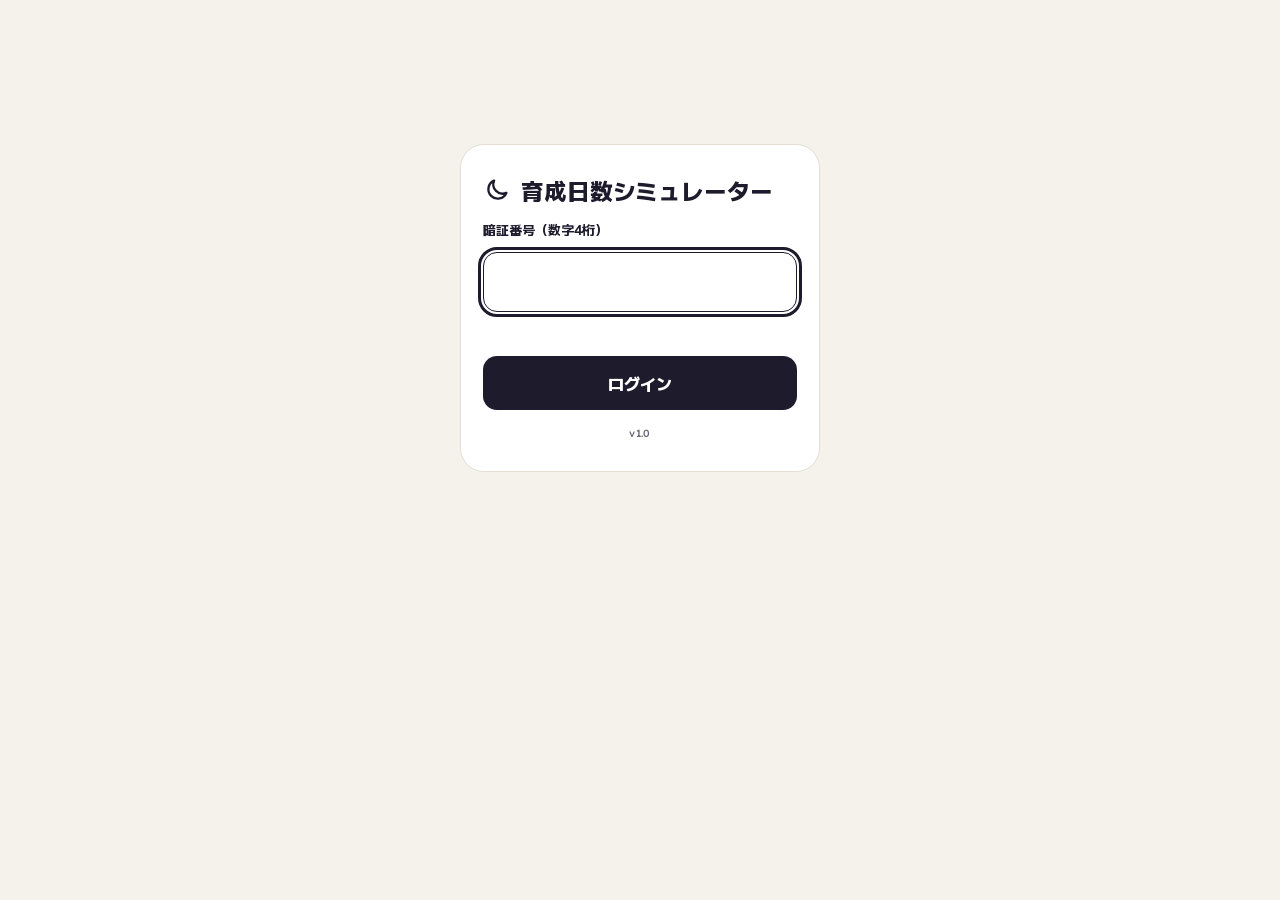
==== exp/index.html @ cf5d10d7 "目標レベル別は最短日数だけにする アメ・かけらはレベルのカードで見られるので外した。  Co-Authored-By: Claude Opus 5.5 <noreply@anthropic.com> " ====
<!DOCTYPE html>
<html lang="ja" class="locked">
<head>
<meta charset="utf-8">
<meta name="viewport" content="width=device-width, initial-scale=1, viewport-fit=cover">
<title>育成日数シミュレーター</title>
<!-- 表示テーマはチェッカーと同じ設定（cktheme）を使い、描画の前に当てる。 -->
<script>try{const t=JSON.parse(localStorage.getItem('cktheme'));if(t==='light'||t==='dark')document.documentElement.dataset.theme=t;}catch(e){}</script>
<link rel="preconnect" href="https://fonts.googleapis.com">
<link rel="preconnect" href="https://fonts.gstatic.com" crossorigin>
<link href="https://fonts.googleapis.com/css2?family=Lexend:wght@500;600;700&family=M+PLUS+2:wght@400;500;700;800&display=swap" rel="stylesheet">
<link rel="stylesheet" href="../css/style.css">
<link rel="stylesheet" href="../checker/css/theme.css">
<link rel="stylesheet" href="css/exp.css">
</head>
<body>
<!-- ログインはチェッカーと共通（同じ暗証番号・同じ保存）。 -->
<form class="login" id="login" autocomplete="on">
  <h1><svg width="28" height="28" viewBox="0 0 24 24" fill="none" stroke="currentColor" stroke-width="2" stroke-linecap="round" stroke-linejoin="round" aria-hidden="true"><path d="M20 14.5A8 8 0 0 1 9.5 4a8 8 0 1 0 10.5 10.5z"/></svg>育成日数シミュレーター</h1>
  <label for="loginPw">暗証番号（数字4桁）</label>
  <input type="password" id="loginPw" name="password" autocomplete="current-password" inputmode="numeric" pattern="[0-9]{4}" maxlength="4" required>
  <p class="loginmsg" id="loginMsg" role="status"></p>
  <button type="submit">ログイン</button>
  <p class="ver">v1.0</p>
</form>

<div class="appbar">
  <div class="appbar-in">
    <span class="brand"><svg width="22" height="22" viewBox="0 0 24 24" fill="none" stroke="currentColor" stroke-width="2" stroke-linecap="round" stroke-linejoin="round" aria-hidden="true"><rect x="3" y="5" width="18" height="16" rx="3"/><path d="M8 3v4M16 3v4M3 10h18M9 17l2-2 2 1 3-3"/></svg>育成日数シミュレーター</span>
    <div class="appbar-act"><a class="icon" href="../checker/" aria-label="厳選チェッカーを開く" title="厳選チェッカー"><svg width="20" height="20" viewBox="0 0 24 24" fill="none" stroke="currentColor" stroke-width="2" stroke-linecap="round" stroke-linejoin="round" aria-hidden="true"><path d="M20 14.5A8 8 0 0 1 9.5 4a8 8 0 1 0 10.5 10.5z"/></svg></a><button type="button" class="icon" id="schedTop" aria-haspopup="dialog" aria-label="日程（始める日・グッドスリープデー）を開く" title="日程"><svg width="20" height="20" viewBox="0 0 24 24" fill="none" stroke="currentColor" stroke-width="2" stroke-linecap="round" stroke-linejoin="round" aria-hidden="true"><rect x="3" y="5" width="18" height="16" rx="3"/><path d="M8 3v4M16 3v4M3 10h18"/></svg></button><button type="button" class="icon" id="themeBtn"></button></div>
  </div>
</div>

<main>
  <!-- 入力はテーマごとのカード（ポケモン・レベル・アメ・睡眠・おひるね島・日程）。部品はチェッカーと同じ（theme.css）。
       広い画面では入力を左、結果を右に並べる。 -->
  <div class="col-in">
    <section class="mon">
      <button type="button" class="monbtn" id="monBtn" aria-haspopup="dialog"></button>
      <div class="mon-opt">
        <div class="prow" id="typeRow"><span>経験値タイプ</span><div class="seg" role="group" aria-label="経験値タイプ" id="typeSeg"><button data-v="600">600</button><button data-v="900">900</button><button data-v="1080">1080</button><button data-v="1320">1320</button></div></div>
        <div class="prow"><span>性格のEXP補正</span><div class="seg" role="group" aria-label="性格のEXP補正" id="natSeg"><button data-v="up">▲ アップ</button><button data-v="none">なし</button><button data-v="down">▼ ダウン</button></div></div>
      </div>
    </section>

    <section class="lv">
      <div class="sec-head"><h2>レベル</h2></div>
      <div class="lvpair">
        <label class="lvbox"><small>今</small><input type="number" id="level" min="1" max="69" step="1" inputmode="numeric" aria-label="今のレベル"></label>
        <span class="arrow" aria-hidden="true"><svg width="14" height="14" viewBox="0 0 24 24" fill="none" stroke="currentColor" stroke-width="2.4" stroke-linecap="round" stroke-linejoin="round" aria-hidden="true"><path d="M9 6l6 6-6 6"/></svg></span>
        <label class="lvbox goal"><small>目標</small><input type="number" id="target" min="2" max="70" step="1" inputmode="numeric" aria-label="目標のレベル"></label>
      </div>
      <div class="lvseg" role="group" aria-label="目標のレベルを選ぶ" id="targetSeg"><span>目標</span><button data-v="25">25</button><button data-v="30">30</button><button data-v="50">50</button><button data-v="60">60</button><button data-v="70">70</button></div>
      <div class="nums">
        <label class="num"><span>次のレベルまで<small>ゲームの「次のレベルまで」の数</small></span><span class="iu"><input type="number" id="toNext" min="1" step="1" inputmode="numeric"><i>EXP</i></span></label>
      </div>
      <!-- 目標までに要るEXPと、それをアメだけでまかなうときの数（チェッカーの .facts と同じ形）。 -->
      <div class="facts lvfacts" id="lvFacts"></div>
    </section>

    <section class="candy-sec">
      <div class="sec-head"><h2>アメ</h2><span class="hint" id="candyHint"></span></div>
      <div class="nums">
        <label class="num"><span>使えるアメ</span><span class="iu"><input type="number" id="candy" min="0" max="9999" step="1" inputmode="numeric"><i>個</i></span></label>
        <label class="num"><span>ゆめのかけらの上限<small>空欄なら上限なし</small></span><span class="iu"><input type="number" id="shardCap" min="0" step="1000" inputmode="numeric" placeholder="なし"><i>&nbsp;</i></span></label>
      </div>
      <div class="prow"><span>アメブースト<small>イベントの期間だけ。アメのEXPが2倍</small></span><div class="seg" role="group" aria-label="アメブースト" id="boostSeg"><button data-v="none">なし</button><button data-v="mini">ミニ<small>かけら×4</small></button><button data-v="full">通常<small>かけら×5</small></button></div></div>
      <div class="nums" id="boostLimitRow"><label class="num"><span>ブーストで使う数<small>空欄ならすべて。残りはふつうに使う</small></span><span class="iu"><input type="number" id="boostLimit" min="0" step="50" inputmode="numeric" placeholder="すべて"><i>個</i></span></label></div>
    </section>

    <section class="sleep-sec">
      <div class="sec-head"><h2>睡眠</h2><span class="hint" id="sleepHint"></span></div>
      <div class="nums">
        <label class="num"><span>睡眠スコア</span><span class="iu"><input type="number" id="score" min="0" max="100" step="1" inputmode="numeric"><i>点</i></span></label>
        <div class="num"><span>睡眠EXPボーナス<small>チームの数</small></span><div class="step"><button type="button" id="bonusDown" aria-label="睡眠EXPボーナスを1減らす">−</button><b id="bonusVal"></b><button type="button" id="bonusUp" aria-label="睡眠EXPボーナスを1増やす">＋</button></div></div>
      </div>
      <div class="prow"><span>せいちょうのおこう</span><div class="chips inc" role="group" aria-label="せいちょうのおこう" id="incSeg"><button class="chip" data-v="none">使わない</button><button class="chip" data-v="fullMoon">満月の日</button><button class="chip" data-v="gsd">GSDの3日</button><button class="chip" data-v="every2Days">2日に1回</button><button class="chip" data-v="everyDay">毎日</button></div></div>
    </section>

    <section class="nap-sec">
      <div class="sec-head"><h2>おひるね島</h2><span class="hint">1日150 EXP・チケットで600</span></div>
      <div class="nums">
        <label class="num"><span>リラックスチケット<small>1枚7日。引き取っても残りは次に使う</small></span><span class="iu"><input type="number" id="tickets" min="0" max="99" step="1" inputmode="numeric"><i>枚</i></span></label>
        <label class="num"><span>続けて預ける上限<small>ものひろいの箱があふれないように。空欄なら上限なし</small></span><span class="iu"><input type="number" id="napMax" min="7" max="365" step="1" inputmode="numeric" placeholder="なし"><i>日</i></span></label>
      </div>
    </section>

    <section class="sched-sec">
      <button type="button" class="rowbtn" id="schedBtn" aria-haspopup="dialog"><span><b>日程</b><small id="schedLine"></small></span><span class="go">変える<svg width="14" height="14" viewBox="0 0 24 24" fill="none" stroke="currentColor" stroke-width="2.4" stroke-linecap="round" stroke-linejoin="round" aria-hidden="true"><path d="M9 6l6 6-6 6"/></svg></span></button>
    </section>
  </div>

  <div class="col-in">
    <section class="out" id="outSec">
      <span class="o-label" id="oCap"></span>
      <b class="o-all" id="oDate">—</b>
      <span class="o-sub" id="oSub"></span>
      <div class="o-candy" id="oCandy"></div>
    </section>

    <!-- 目標レベル別（チェッカーの「レベル別」と同じ部品）。開いているときだけ計算する。行を押すとその目標に切り替わる。 -->
    <div class="lvx" id="lvx">
      <button type="button" class="lvx-head" id="lvxHead" aria-expanded="false" aria-controls="lvxBody"><small>目標レベル別</small><span id="lvxSum">—</span><svg width="18" height="18" viewBox="0 0 24 24" fill="none" stroke="currentColor" stroke-width="2.2" stroke-linecap="round" stroke-linejoin="round" aria-hidden="true"><path d="M6 9l6 6 6-6"/></svg></button>
      <div id="lvxBody" hidden>
        <div class="lvx-cols lvx2" aria-hidden="true"><span>目標</span><span>最短日数</span></div>
        <div id="lvxRows"></div>
        <p class="lvx-foot">手持ちのアメを使ったあと、睡眠・島で稼ぐ最短の日数です。行をタップするとその目標に切り替わります</p>
      </div>
    </div>

    <section class="plan-sec" id="planSec">
      <div class="sec-head"><h2>育て方</h2><span class="hint">右は稼ぐEXP</span></div>
      <div class="rtabs" role="tablist" aria-label="育て方" id="rtabs"></div>
      <div id="routeBody" aria-live="polite"></div>
    </section>

    <footer class="foot">
      <p class="credit">数値はにとよんツールと Pokémon Sleep 攻略・検証 Wiki を参考にしています。グッドスリープデーは満月の日から出した見込みで、「日程」で直せます。ゲーム画像の著作権は ©Pokémon. ©Nintendo/Creatures Inc./GAME FREAK inc. ©SELECT BUTTON inc. に帰属します。</p>
      <div class="foot-row"><span class="ver">育成日数シミュレーター v1.0</span><a class="back" href="../checker/">厳選チェッカーへ</a></div>
    </footer>
  </div>
</main>

<!-- 結果の要約。結果のカードが画面の外にあるときだけ下に出す。 -->
<div class="bar away" id="bar" role="status" aria-live="polite">
  <div class="bar-in">
    <div class="bmain"><small id="bCap"></small><b id="bDate">—</b></div>
    <div class="bside"><span>アメ <b id="bCandy">0</b></span><span>かけら <b id="bShards">0</b></span></div>
  </div>
</div>

<!-- ポケモンを選ぶダイアログ。チェッカーと同じもの（checker/js/monpick.js）。 -->
<dialog class="sheet" id="monDlg" aria-labelledby="monTitle">
  <div class="dlg-in">
    <h2 id="monTitle" tabindex="-1" autofocus>ポケモンを選ぶ</h2>
    <div class="monq-w"><svg width="18" height="18" viewBox="0 0 24 24" fill="none" stroke="currentColor" stroke-width="2.2" stroke-linecap="round" aria-hidden="true"><circle cx="11" cy="11" r="7"/><path d="M20 20l-4-4"/></svg><input type="search" class="monq" id="monQ" placeholder="名前で探す" aria-label="ポケモンの名前で探す" autocomplete="off" enterkeyhint="done"></div>
    <div class="monf" id="monFilter" role="group" aria-label="タイプで絞り込む"></div>
    <div class="monlist" id="monGrid"></div>
    <p class="note" id="monNone" hidden>見つかりませんでした</p>
    <div class="dlg-foot"><button type="button" class="txt" id="monClear">選ばない</button><button type="button" class="primary" id="monClose">閉じる</button></div>
  </div>
</dialog>

<dialog class="sheet" id="schedDlg" aria-labelledby="schedTitle">
  <div class="dlg-in">
    <h2 id="schedTitle" tabindex="-1" autofocus>日程</h2>
    <div class="nums"><label class="num"><span>始める日<small>開くたびに今日に戻ります</small></span><input type="date" id="start"></label></div>
    <h3>グッドスリープデー<small id="gsdSum"></small></h3>
    <p class="note">満月の日を中心にした3日間（GSD）。満月の日は睡眠EXPが3倍、前後の日は2倍です。公式のお知らせと違うときは、ずらすか、なしにしてください。</p>
    <ul id="gsdList"></ul>
    <div class="dlg-foot"><button type="button" class="txt" id="gsdReset">見込みに戻す</button><button type="button" class="primary" id="schedClose">閉じる</button></div>
  </div>
</dialog>

<script type="module" src="js/main.js"></script>
</body>
</html>
---- css/style.css ----
:root{
  --bg:#F4F0F8;--card:#FFFFFF;--ink:#2B1D3F;--muted:#7A6B8E;--line:#E2D8EC;
  --psy:#7B3FB5;--psy-soft:#EFE4F8;--tail:#B4539C;--tail-soft:#F8E3F1;--bar:#2B1D3F;--bar-ink:#FFFFFF;--bar-muted:#C9B8DE;
  box-sizing:border-box;padding-top:env(safe-area-inset-top,0px);padding-bottom:env(safe-area-inset-bottom,0px);
}
@media (prefers-color-scheme:dark){:root:not([data-theme="light"]){
  --bg:#150E1F;--card:#221832;--ink:#EDE6F5;--muted:#A99BBC;--line:#382A4D;
  --psy:#B98AF0;--psy-soft:#33224B;--tail:#E58BCB;--tail-soft:#3E2139;--bar:#EDE6F5;--bar-ink:#1B1228;--bar-muted:#6E5D83;}}
:root[data-theme="dark"]{
  --bg:#150E1F;--card:#221832;--ink:#EDE6F5;--muted:#A99BBC;--line:#382A4D;
  --psy:#B98AF0;--psy-soft:#33224B;--tail:#E58BCB;--tail-soft:#3E2139;--bar:#EDE6F5;--bar-ink:#1B1228;--bar-muted:#6E5D83;}
html{scroll-padding-top:env(safe-area-inset-top,0px)}
*{box-sizing:border-box}
body{margin:0;background:var(--bg);color:var(--ink);font-family:"Zen Maru Gothic","Hiragino Maru Gothic ProN","Hiragino Sans","Noto Sans JP",sans-serif;line-height:1.55;-webkit-text-size-adjust:100%}
main{max-width:520px;margin:0 auto;padding:22px 16px calc(120px + env(safe-area-inset-bottom,0px))}
header{display:flex;align-items:flex-end;justify-content:space-between;gap:12px;margin-bottom:18px}
header h1{margin:0;font-size:1.9rem;font-weight:900;letter-spacing:.04em;line-height:1.1}
header h1 small{display:block;font-size:.8rem;font-weight:700;color:var(--muted);letter-spacing:.02em;margin-top:4px}
.base{text-align:right;font-size:.75rem;color:var(--muted);font-weight:700}
.base b{display:block;font-size:1.1rem;color:var(--psy);font-variant-numeric:tabular-nums}
section{background:var(--card);border-radius:22px;padding:16px 14px;margin-bottom:12px}
h2{font-size:.95rem;font-weight:900;margin:0 0 10px}
.slot{display:grid;grid-template-columns:52px 1fr;gap:8px;align-items:start;padding:8px 0}
.slot+.slot{border-top:1px dashed var(--line)}
.slot>span{font-weight:900;font-size:.85rem;color:var(--muted);padding-top:9px;font-variant-numeric:tabular-nums}
.chips{display:grid;grid-template-columns:repeat(3,1fr);gap:6px}
.chip{font:inherit;font-weight:700;font-size:.82rem;color:var(--ink);background:transparent;border:1.5px solid var(--line);border-radius:12px;padding:9px 2px;cursor:pointer;min-height:42px}
.chip[aria-pressed="true"]{background:var(--psy);border-color:var(--psy);color:#fff}
.chip.hb{border-style:dashed}
.chip:disabled{opacity:.3;cursor:not-allowed}
.chips.six{grid-template-columns:repeat(3,1fr)}
.chips.four{grid-template-columns:repeat(4,1fr)}
.stat.wide{grid-column:1/-1}
.down .chip[aria-pressed="true"]{background:var(--tail);border-color:var(--tail)}
button:focus-visible,select:focus-visible,input:focus-visible{outline:3px solid var(--tail);outline-offset:2px}
select,input{font:inherit;font-weight:700;color:var(--ink);background:var(--bg);border:1.5px solid var(--line);border-radius:10px;padding:7px 8px;width:100%}
.natname{margin-top:10px;display:grid;grid-template-columns:52px 1fr;gap:8px;align-items:center;font-size:.8rem;color:var(--muted);font-weight:700}
.stats{display:grid;grid-template-columns:repeat(3,1fr);gap:8px;margin-top:4px}
.stat{background:var(--psy-soft);border-radius:14px;padding:10px 6px;text-align:center}
.stat small{display:block;font-size:.7rem;color:var(--muted);font-weight:700}
.stat b{font-size:1.15rem;font-weight:900;font-variant-numeric:tabular-nums}
.fields{display:grid;grid-template-columns:repeat(3,1fr);gap:8px;margin-top:12px}
.fields label{font-size:.7rem;color:var(--muted);font-weight:700;display:flex;flex-direction:column;gap:4px}
.check{display:flex;align-items:center;gap:6px;margin-top:10px;font-size:.8rem;font-weight:700;color:var(--muted)}
.check input{width:auto}
.log{list-style:none;margin:0;padding:0}
.log li{display:grid;grid-template-columns:1fr auto auto;gap:10px;align-items:center;padding:9px 0;border-top:1px solid var(--line);font-size:.82rem}
.log li:first-child{border-top:none}
.log .m{font-size:.7rem;color:var(--muted)}
.log b{font-variant-numeric:tabular-nums;color:var(--psy)}
.del{font:inherit;font-size:.75rem;background:none;border:none;color:var(--muted);text-decoration:underline;cursor:pointer;padding:4px}
.empty{font-size:.8rem;color:var(--muted);margin:0}
.bar{position:fixed;left:0;right:0;bottom:0;background:var(--bar);color:var(--bar-ink);padding:12px 16px calc(12px + env(safe-area-inset-bottom,0px));border-radius:22px 22px 0 0}
.bar-in{max-width:520px;margin:0 auto;display:grid;grid-template-columns:1fr 1fr 1fr auto;gap:8px;align-items:center}
.bar small{display:block;font-size:.66rem;color:var(--bar-muted);font-weight:700}
.bar b{font-size:1.35rem;font-weight:900;font-variant-numeric:tabular-nums;line-height:1.2;white-space:nowrap}
.bar b.dim{color:var(--bar-muted)}
.save{font:inherit;font-weight:900;font-size:.8rem;background:var(--tail);color:#fff;border:none;border-radius:12px;padding:10px 12px;cursor:pointer}
.save:disabled{opacity:.35}
.memo{margin-top:10px}
.reset{font:inherit;font-size:.8rem;background:none;border:none;color:var(--muted);text-decoration:underline;cursor:pointer;display:block;margin:0 auto 12px;padding:6px}
@media (max-width:380px){.bar b{font-size:1.1rem}.save{padding:10px 9px}}
.perf-head{display:flex;flex-wrap:wrap;justify-content:space-between;align-items:center;gap:8px;margin-bottom:8px}
.perf-head h2{margin:0}
.sws{display:flex;align-items:center;gap:12px}
.cond{font-size:.72rem;color:var(--muted);font-weight:700;margin:0 0 10px}
.switch{display:flex;align-items:center;gap:8px;font-size:.78rem;font-weight:700;line-height:1.3;color:var(--muted);cursor:pointer}
.switch span span{display:inline-block;white-space:nowrap}
.switch input{appearance:none;-webkit-appearance:none;flex:none;width:42px;height:24px;border-radius:999px;background:var(--line);position:relative;border:none;padding:0;margin:0;cursor:pointer;transition:background .15s}
.switch input::after{content:"";position:absolute;top:3px;left:3px;width:18px;height:18px;border-radius:50%;background:#fff;transition:transform .15s}
.switch input:checked{background:var(--psy)}
.switch input:checked::after{transform:translateX(18px)}
.hero{display:grid;grid-template-columns:1.3fr 1fr 1fr;gap:8px;margin-bottom:12px}
.hero .stat b{font-size:1.4rem}
.hero .stat.main{background:var(--psy);color:#fff}
.hero .stat.main small{color:#fff;opacity:.85}
dl.rows{margin:0;display:grid;grid-template-columns:1fr auto;column-gap:12px}
dl.rows dt,dl.rows dd{padding:9px 0;border-top:1px solid var(--line);font-size:.85rem}
dl.rows dt{color:var(--muted);font-weight:700}
dl.rows dd{margin:0;text-align:right;font-weight:900;font-variant-numeric:tabular-nums}
dl.rows dd span{display:block;font-size:.7rem;font-weight:500;color:var(--muted)}
dl.rows .grp{grid-column:1/-1;border-top:none;padding:14px 0 2px;font-size:.75rem;color:var(--psy);font-weight:900}
@media (prefers-reduced-motion:reduce){.switch input,.switch input::after{transition:none}}
.mode{display:grid;grid-auto-flow:column;grid-auto-columns:minmax(0,1fr);background:var(--card);border-radius:14px;padding:4px;gap:4px;margin-bottom:12px}
.mode button{font:inherit;font-weight:900;font-size:.85rem;border:none;border-radius:10px;padding:9px 4px;background:transparent;color:var(--muted);cursor:pointer}
.mode button[aria-pressed="true"]{background:var(--psy);color:#fff}
---- checker/css/theme.css ----
/* 厳選チェッカー v1.0 の見た目。レイアウトの土台は ../css/style.css で、ここで上書きする。
   色は「夜のノート」：生成りの紙の地に夜空色の文字。タイプの色（きのみ=青・食材=緑・スキル=紫）はアクセントにだけ使う（<html data-type>）。
   判定のカードと下の帯は夜空色の地で、その上の差し色はタイプの明るい色（--psy-hi）。
   文字は M PLUS 2。数字を見せる部分（基礎値・結果・倍率・順位など）だけ Lexend にする（1・7・4 の形がはっきりしていて読み違えにくい）。 */

/* 共通の色。 */
:root{
  --bg:#F5F2EC;--card:#FFFFFF;--ink:#1D1B2C;--muted:#6A6679;--line:#E4DFD5;--line-soft:#EEEAE2;
  --night:#1D1B2C;--night-2:#2B2A38;--night-line:#3A3850;--night-ink:#FFFFFF;--night-muted:#C9C6D8;--night-faint:#A6A2B5;
  --tail:#B4456E;--off:#8C8898;--off-soft:#EEEAE2;--up:#A3262F;--down:#1F4F83;
  --gold-bg:#FBF4E2;--gold-line:#E9D9A8;--gold-ink:#8A5E00;--gold-badge:#F2E2B3;
  --blue-bg:#EEF4FB;--blue-line:#C9DAEE;--blue-ink:#1F4F83;--blue-badge:#D8E6F5;
  --white-badge:#EEEAE2;--white-ink:#5C5868;
  --scrim:rgba(29,27,44,.45);--shadow:0 10px 30px rgba(29,27,44,.22);--seg-on:0 1px 3px rgba(29,27,44,.15);
}
@media (prefers-color-scheme:dark){:root:not([data-theme="light"]){
  --bg:#15141C;--card:#1F1E28;--ink:#ECEAF2;--muted:#A6A2B5;--line:#34323F;--line-soft:#2A2935;
  --night:#2B2A38;--night-2:#353444;--night-line:#45435A;
  --tail:#E07FA4;--off:#8A8698;--off-soft:#2A2935;--up:#F08A8F;--down:#9CC3EA;
  --gold-bg:#332B18;--gold-line:#6E5B2A;--gold-ink:#E3C77A;--gold-badge:#4A3E1F;
  --blue-bg:#1B2736;--blue-line:#34506E;--blue-ink:#9CC3EA;--blue-badge:#243A52;
  --white-badge:#2F2E3A;--white-ink:#C9C5D6;
  --scrim:rgba(0,0,0,.6);--shadow:0 10px 30px rgba(0,0,0,.45);--seg-on:0 1px 3px rgba(0,0,0,.5);}}
:root[data-theme="dark"]{
  --bg:#15141C;--card:#1F1E28;--ink:#ECEAF2;--muted:#A6A2B5;--line:#34323F;--line-soft:#2A2935;
  --night:#2B2A38;--night-2:#353444;--night-line:#45435A;
  --tail:#E07FA4;--off:#8A8698;--off-soft:#2A2935;--up:#F08A8F;--down:#9CC3EA;
  --gold-bg:#332B18;--gold-line:#6E5B2A;--gold-ink:#E3C77A;--gold-badge:#4A3E1F;
  --blue-bg:#1B2736;--blue-line:#34506E;--blue-ink:#9CC3EA;--blue-badge:#243A52;
  --white-badge:#2F2E3A;--white-ink:#C9C5D6;
  --scrim:rgba(0,0,0,.6);--shadow:0 10px 30px rgba(0,0,0,.45);--seg-on:0 1px 3px rgba(0,0,0,.5);}

/* タイプの色。--psy は塗り（白文字が乗る）、--psy-soft は淡い地、--psy-ink は淡い地の上の文字、
   --psy-hi は夜空色の地の上の差し色（記録ボタン・ゲージの点）。 */
:root{--psy:#3A7F37;--psy-soft:#E3EFDF;--psy-ink:#2C6329;--psy-hi:#8CCB7F}
/* 土台（style.css）のダークモードの --psy（紫）より強くするため、食材タイプも data-type で指定する。 */
:root[data-type="ingredient"]{--psy:#3A7F37;--psy-hi:#8CCB7F}
:root[data-type="berry"]{--psy:#2C6BAE;--psy-soft:#E4EEF8;--psy-ink:#1F4F83;--psy-hi:#86BCE3}
:root[data-type="skill"]{--psy:#7443B8;--psy-soft:#EEE6F8;--psy-ink:#57308F;--psy-hi:#B98AF0}
@media (prefers-color-scheme:dark){
  :root:not([data-theme="light"]){--psy-soft:#22331F;--psy-ink:#A9D8A0}
  :root[data-type="berry"]:not([data-theme="light"]){--psy-soft:#1B2B3D;--psy-ink:#A9CBEE}
  :root[data-type="skill"]:not([data-theme="light"]){--psy-soft:#2B2140;--psy-ink:#D2BBF2}
}
:root[data-theme="dark"]{--psy-soft:#22331F;--psy-ink:#A9D8A0}
:root[data-type="berry"][data-theme="dark"]{--psy-soft:#1B2B3D;--psy-ink:#A9CBEE}
:root[data-type="skill"][data-theme="dark"]{--psy-soft:#2B2140;--psy-ink:#D2BBF2}
/* タイプの点（タブ・ログイン）。 */
.d-berry{--dot:#2C6BAE}.d-ingredient{--dot:#3A7F37}.d-skill{--dot:#7443B8}

/* 文字。 */
:root{--font-jp:"M PLUS 2","Hiragino Sans","Noto Sans JP",sans-serif;--font-num:"Lexend",var(--font-jp)}
body{font-family:var(--font-jp);background:var(--bg);color:var(--ink)}
/* 数字を見せる部分。日本語が混ざっても Lexend にない字は M PLUS 2 で出る。 */
.facts b,.out b,dl.rows dd,.log b,.bar b,.b-sub,.subslot small,.subcount,.dlg-tabs small,.pick i,.verdict b,.v-top,.lvseg button,.g-lbl,.badge{font-family:var(--font-num);font-variant-numeric:tabular-nums}
dl.rows dd span{font-family:var(--font-jp)}
/* 大きな数字に付ける単位（倍・%・匹・個・回）は小さくして数字を目立たせ、幅も詰める。 */
.u{font-size:.5em;font-weight:700;margin-left:.08em}
[hidden]{display:none!important}
button{-webkit-tap-highlight-color:transparent}
button:focus-visible,select:focus-visible,input:focus-visible,summary:focus-visible{outline:3px solid var(--psy);outline-offset:2px}

/* カード。 */
section{background:var(--card);border:1px solid var(--line);border-radius:20px;padding:18px 16px;margin:0 0 14px}
h2{font-size:1rem;font-weight:800;letter-spacing:.02em;margin:0}
.sec-head{display:flex;flex-wrap:wrap;justify-content:space-between;align-items:center;gap:8px;margin-bottom:12px}
.sec-head .hint,.subcount{font-size:.78rem;font-weight:600;color:var(--muted)}

/* アプリバー。 */
.appbar{background:var(--bg)}
.appbar-in{max-width:520px;margin:0 auto;display:flex;align-items:center;justify-content:space-between;padding:10px 8px 2px 16px}
.brand{display:flex;align-items:center;gap:8px;font-size:1rem;font-weight:800;letter-spacing:.04em}
.appbar-act{display:flex;gap:2px}
.icon{position:relative;width:44px;height:44px;border:0;border-radius:12px;background:transparent;color:var(--ink);display:flex;align-items:center;justify-content:center;cursor:pointer;padding:0}
.icon:hover{background:var(--line-soft)}
.badge{position:absolute;top:5px;right:3px;min-width:17px;height:17px;padding:0 4px;border-radius:9px;background:var(--ink);color:var(--card);font-size:.62rem;font-weight:700;display:flex;align-items:center;justify-content:center;box-sizing:border-box}

/* タイプ切り替えのタブと、3タイプから探す虫めがね。スクロールしても上に残す。 */
.tabs{position:sticky;top:0;z-index:5;background:var(--bg);padding:6px 16px 12px;border-bottom:1px solid var(--line)}
.tabs-in{max-width:520px;margin:0 auto;display:flex;gap:6px}
.tablist{flex:1;display:grid;grid-template-columns:repeat(3,minmax(0,1fr));gap:6px}
.tabs [role="tab"]{font:inherit;border:1.5px solid var(--line);border-radius:14px;min-height:56px;padding:4px;background:var(--card);color:var(--ink);cursor:pointer;display:flex;flex-direction:column;align-items:center;justify-content:center;gap:1px}
.tabs [role="tab"]>span{display:flex;align-items:center;gap:6px;font-size:.9rem;font-weight:800}
.tabs [role="tab"] i{width:10px;height:10px;border-radius:50%;background:var(--dot);flex:none}
.tabs [role="tab"] small{font-family:var(--font-num);font-size:.68rem;font-weight:600;color:var(--muted)}
.tabs [role="tab"][aria-selected="true"]{background:var(--psy);border-color:var(--psy);color:#fff}
.tabs [role="tab"][aria-selected="true"] i{background:#fff}
.tabs [role="tab"][aria-selected="true"] small{color:#fff;opacity:.85}
.search{width:52px;flex:none;border:1.5px solid var(--line);border-radius:14px;background:var(--card);color:var(--ink);display:flex;align-items:center;justify-content:center;cursor:pointer;padding:0}
main{padding-top:16px}

/* ポケモンのカード。カード全体が選ぶボタン。 */
section.mon{padding:0;overflow:hidden}
.monbtn{font:inherit;color:var(--ink);background:var(--psy-soft);border:0;cursor:pointer;width:100%;display:flex;align-items:center;gap:14px;padding:16px;text-align:left}
.monbtn img{width:92px;height:92px;object-fit:contain;flex:none}
.monbtn .mb{flex:1;min-width:0;display:flex;flex-direction:column;gap:5px}
.monbtn .mt{font-size:.75rem;font-weight:800;color:var(--psy-ink);letter-spacing:.06em}
.monbtn b{font-size:1.85rem;font-weight:800;line-height:1.1}
.monbtn b small.form{display:block;font-size:.8rem;font-weight:700;color:var(--muted);margin-top:4px;letter-spacing:0}
.monbtn .go{display:inline-flex;align-items:center;gap:4px;font-size:.75rem;font-weight:700;color:var(--muted)}
.facts{display:grid;grid-auto-flow:column;grid-auto-columns:minmax(0,1fr);padding:14px 16px;border-top:1px solid var(--line)}
.facts div{display:flex;flex-direction:column;gap:2px;padding:0 8px;border-left:1px solid var(--line-soft)}
.facts div:first-child{border-left:none;padding-left:0}
.facts small{font-size:.68rem;font-weight:700;color:var(--muted)}
.facts b{font-size:1.15rem;font-weight:600}
#monInfo{padding:0 16px 16px}
/* 育成日数シミュレーターへのリンク。ポケモンのカードの下の1行。 */
.toexp{display:flex;align-items:center;gap:12px;min-height:56px;padding:8px 16px;border-top:1px solid var(--line);color:var(--ink);text-decoration:none}
.toexp>svg:first-child{flex:none;color:var(--psy-ink)}
.toexp span{flex:1;display:flex;flex-direction:column;min-width:0}
.toexp b{font-size:.9rem;font-weight:800}
.toexp small{font-size:.7rem;font-weight:600;color:var(--muted)}
.toexp>svg:last-child{flex:none;color:var(--muted)}
.ingrow{display:flex;align-items:center;gap:6px}
.ingrow small{flex:none;font-size:.72rem;font-weight:700;color:var(--muted);margin-right:2px}
.ingrow ul{flex:1;list-style:none;margin:0;padding:0;display:grid;grid-template-columns:repeat(3,minmax(0,1fr));gap:6px}
.ingrow li{display:flex;align-items:center;gap:4px;padding:6px 8px;border-radius:10px;background:var(--bg);min-width:0}
.ingrow li img.ing{width:20px;height:20px}
.ingrow li span{font-size:min(.7rem,2.8vw);font-weight:700;white-space:nowrap;overflow:hidden;text-overflow:ellipsis;letter-spacing:-.02em}
img.ing{width:22px;height:22px;flex:none}

/* 食材配列・狙い食材のチップ。 */
.slot{grid-template-columns:52px 1fr;padding:8px 0}
.slot+.slot{border-top:1px solid var(--line-soft)}
.slot>span{font-family:var(--font-num);font-weight:600;font-size:.8rem;color:var(--muted)}
.tgt-row>span{font-family:var(--font-jp)}
.slot>span small{display:block;font-family:var(--font-jp);font-size:.62rem;font-weight:800;margin-top:2px}
.slot.off .chips{opacity:.55}
.chips{gap:8px}
.chip{border:1.5px solid var(--line);border-radius:14px;min-height:48px;background:var(--card);font-weight:700}
.chip.tgt{border-color:var(--psy)}
.chip[aria-pressed="true"]{background:var(--psy);border-color:var(--psy);color:#fff}
.chip:disabled[aria-pressed="true"]{opacity:1;cursor:default}
.chip.lock{opacity:1;border-style:dashed;background:var(--bg);color:var(--muted);cursor:not-allowed}
.chip.lock small{font-size:.66rem;font-weight:800;color:var(--muted)}
.chip:has(.ing){display:flex;flex-direction:column;align-items:center;justify-content:center;gap:2px;padding:6px 2px;font-size:.78rem;letter-spacing:-.02em}

/* サブスキルの枠。1枠1行で「Lv・名前・色」。タップするとダイアログで選ぶ。 */
.subslots{display:flex;flex-direction:column;gap:8px}
.subslot,.dlg-tabs button{font:inherit;color:var(--ink);background:var(--card);border:1px solid var(--line);border-radius:14px;cursor:pointer}
.subslot{display:flex;align-items:center;gap:12px;min-height:56px;padding:0 14px;text-align:left}
.subslot small{width:50px;flex:none;font-size:.8rem;font-weight:600;color:var(--muted);display:flex;flex-direction:column;gap:1px}
.subslot small em{font-family:var(--font-jp);font-style:normal;font-size:.62rem;font-weight:800}
.subslot span{flex:1;font-weight:700;font-size:.95rem;line-height:1.3}
.subslot::after{display:inline-flex;align-items:center;gap:5px;font-size:.7rem;font-weight:800;border-radius:999px;padding:3px 9px;flex:none}
.subslot.r-gold::after{content:"● 金";color:var(--gold-ink);background:var(--gold-badge)}
.subslot.r-blue::after{content:"● 青";color:var(--blue-ink);background:var(--blue-badge)}
.subslot.r-white::after{content:"● 白";color:var(--white-ink);background:var(--white-badge)}
.subslot.empty{border:1.5px dashed var(--line);background:transparent}
.subslot.empty span{color:var(--muted)}
.subslot.empty::after{content:"選ぶ";color:var(--muted);padding:0}
/* 今のレベルではまだ開いていない枠。文字は薄くせず、点線の枠と「未解放」で示す。 */
.subslot.off{border-style:dashed;background:var(--bg)}
.subslot:disabled,.dlg-tabs button:disabled{opacity:.45;cursor:not-allowed}
.dlg-tabs small{font-size:.66rem;font-weight:600;color:var(--muted)}

/* 性格のボタン。性格名と、上昇・下降の補正（効かない補正は灰色）。 */
.natbtn{font:inherit;color:var(--ink);background:var(--card);border:1px solid var(--line);border-radius:14px;cursor:pointer;width:100%;min-height:60px;display:flex;align-items:center;justify-content:space-between;gap:12px;padding:0 14px;text-align:left}
.natbtn b{font-size:1.05rem;font-weight:800}
.natbtn b.dim{color:var(--muted)}
.natbtn small{display:flex;flex-direction:column;align-items:flex-end;gap:3px;font-size:.72rem;font-weight:700;color:var(--muted)}
.natbtn small span:first-child{color:var(--up)}
.natbtn small span:last-child{color:var(--down)}
.natbtn small span.off{color:var(--off)}
.reset{font:inherit;font-size:.82rem;font-weight:700;color:var(--muted);background:none;border:none;text-decoration:underline;cursor:pointer;display:block;min-height:44px;margin:10px 0 -8px;padding:0}

/* 条件。レベル・受け取り・チケットはここで切り替え、細かい数値は「詳細」のダイアログで変える。 */
.more{font:inherit;display:inline-flex;align-items:center;gap:2px;min-height:44px;padding:0 4px;border:0;background:none;color:var(--psy-ink);font-size:.82rem;font-weight:800;cursor:pointer}
.params{display:flex;flex-direction:column;gap:12px}
.seg{display:grid;grid-auto-flow:column;grid-auto-columns:minmax(0,1fr);gap:4px;padding:4px;background:var(--line-soft);border-radius:14px}
.seg button{font:inherit;border:0;background:transparent;border-radius:10px;min-height:44px;padding:0 4px;font-weight:700;font-size:.82rem;color:var(--muted);cursor:pointer;white-space:nowrap}
.seg button[aria-pressed="true"]{background:var(--card);color:var(--ink);box-shadow:var(--seg-on)}
.lvseg button{font-size:.9rem;font-weight:600}
.prow2{display:grid;grid-template-columns:repeat(2,minmax(0,1fr));gap:10px}
.prow2>div>span{display:block;font-size:.72rem;font-weight:700;color:var(--muted);margin-bottom:6px}
.prow2 .seg button{font-size:.75rem}
.psum{margin:0;font-size:.72rem;font-weight:500;line-height:1.6;color:var(--muted)}

/* 判定。夜空色のカードに同等以上の確率を大きく、対数の目盛りのゲージ、平均何匹に1匹。 */
section.verdict{background:var(--night);border-color:transparent;color:var(--night-ink);border-radius:22px;padding:20px 18px}
.v-top{display:flex;justify-content:space-between;gap:8px;font-size:.75rem;font-weight:600;color:var(--night-muted)}
.v-top span:first-child{font-family:var(--font-jp);font-weight:800;letter-spacing:.1em}
.v-main{display:flex;align-items:flex-end;justify-content:space-between;gap:12px;margin-top:10px}
.v-main small{display:block;font-size:.8rem;font-weight:700;color:var(--night-muted)}
.v-ge{display:block;font-size:3.2rem;font-weight:700;line-height:1;margin-top:6px}
.v-ge .u{font-size:.46em}
.v-wait{font-size:1.4rem;font-weight:700;color:var(--night-muted)}
.v-r{text-align:right}
.v-r b{font-size:1.6rem;font-weight:600}
.gauge{position:relative;height:46px;margin-top:14px}
.g-track{position:absolute;left:0;right:0;top:8px;height:8px;border-radius:999px;background:var(--night-line)}
.g-tick{position:absolute;top:4px;width:1px;height:16px;background:var(--off)}
.g-lbl{position:absolute;top:28px;transform:translateX(-50%);font-size:.62rem;color:var(--night-faint)}
/* ゲージの点はモンスターボール。画像は使わず、上の赤・下の白・黒い帯・中央のボタンを CSS で描く（小さくてもくっきり出る）。 */
.g-dot{position:absolute;top:0;width:24px;height:24px;margin-left:-12px;border-radius:50%;box-sizing:border-box;border:2px solid #111;
  background:radial-gradient(circle,#fff 0 2.6px,#111 2.6px 4.6px,transparent 4.6px),linear-gradient(#EE4B4B 0 calc(50% - 1px),#111 calc(50% - 1px) calc(50% + 1px),#fff calc(50% + 1px));
  box-shadow:0 1px 4px rgba(0,0,0,.35)}
.gauge.wait .g-track{animation:pulse 1.2s ease-in-out infinite alternate}
@keyframes pulse{to{opacity:.45}}
.g-ends{display:flex;justify-content:space-between;font-size:.68rem;font-weight:700;color:var(--night-faint)}
.v-foot{display:flex;align-items:center;justify-content:space-between;gap:12px;margin-top:14px;padding-top:14px;border-top:1px solid var(--night-line);font-size:.92rem;font-weight:700}
.v-foot b{font-size:1.35rem}
.v-save,.v-act{font:inherit;flex:none;min-height:48px;padding:0 20px;border:0;border-radius:14px;background:var(--psy-hi);color:#1D1B2C;font-weight:800;font-size:.92rem;cursor:pointer}
.v-msg{margin:14px 0 0;font-size:1.1rem;font-weight:800;line-height:1.5}
.v-sub{margin:6px 0 0;font-size:.82rem;line-height:1.6;color:var(--night-muted)}
.v-act{margin-top:16px}
.v-need{display:flex;flex-wrap:wrap;gap:6px;margin-top:16px}
.v-need span{font-size:.75rem;font-weight:700;color:var(--night-muted);border:1px solid var(--night-line);border-radius:999px;padding:4px 10px}

/* 期待値。タイプの淡い地に合計を大きく、横棒で日中と睡眠中の割合。 */
section.out{background:var(--psy-soft);border-color:transparent}
.o-label{display:block;font-size:.75rem;font-weight:800;color:var(--psy-ink)}
.o-all{display:block;font-size:2.5rem;font-weight:700;line-height:1.1;margin-top:4px}
.split{height:10px;border-radius:999px;background:var(--card);overflow:hidden;margin-top:12px}
.split i{display:block;height:100%;width:0;background:var(--psy);border-radius:999px}
.o-parts{display:flex;justify-content:space-between;gap:8px;margin-top:8px;font-size:.75rem;font-weight:700}
.o-parts>span{display:flex;align-items:center;gap:6px}
.o-parts b{font-size:.9rem}
.o-parts i{width:8px;height:8px;border-radius:50%;flex:none}
.k-day{background:var(--psy)}.k-night{background:var(--card);border:1px solid var(--line)}
.o-team{display:flex;justify-content:space-between;gap:8px;margin-top:12px;padding-top:10px;border-top:1px solid var(--line);font-size:.75rem;font-weight:700}
.o-team b{font-size:.9rem}
.cond{font-size:.68rem;font-weight:500;line-height:1.6;color:var(--muted);margin:12px 0 0}

/* レベル別の一覧（折りたたみ）。表示中のレベルは淡いタイプの色、一番良いレベルに「最高」。 */
.lvx{margin:0 0 14px;border:1px solid var(--line);border-radius:20px;background:var(--card);overflow:hidden}
.lvx-head{box-sizing:border-box;width:100%;min-height:54px;display:flex;align-items:center;gap:10px;padding:0 16px;border:0;background:none;color:var(--ink);font:inherit;text-align:left;cursor:pointer}
.lvx-head small{flex:none;font-size:.78rem;font-weight:700;color:var(--muted)}
.lvx-head span{flex:1;font-weight:700;font-size:.92rem}
.lvx-head b{font-family:var(--font-num);font-variant-numeric:tabular-nums}
.lvx-head svg{flex:none;color:var(--muted);transition:transform .2s}
.lvx-head[aria-expanded="true"] svg{transform:rotate(180deg)}
.lvx-cols,.lvx-row{display:grid;grid-template-columns:1.3fr 1fr 1.2fr;align-items:center;padding:0 16px}
.lvx-cols{padding-top:8px;padding-bottom:4px;font-size:.7rem;color:var(--muted);border-top:1px solid var(--line-soft)}
.lvx-cols span+span,.lvx-row b{text-align:right}
.lvx-row{box-sizing:border-box;width:100%;min-height:46px;border:0;border-top:1px solid var(--line-soft);background:none;color:var(--ink);font:inherit;text-align:left;cursor:pointer}
.lvx-row b{font-family:var(--font-num);font-variant-numeric:tabular-nums;font-weight:600;display:flex;justify-content:flex-end;align-items:center;gap:6px}
.lvx-row[aria-pressed="true"]{background:var(--psy-soft)}
.lvx-row.off{color:var(--off)}
.lvx-lv{font-family:var(--font-num);font-weight:600;display:flex;align-items:center;gap:6px}
.lvx-row i{font-style:normal;font-family:var(--font-jp);font-size:.64rem;font-weight:800;color:#fff;background:var(--psy);border-radius:999px;padding:2px 7px}
.lvx-row em{font-style:normal;font-family:var(--font-jp);font-size:.64rem;font-weight:800;color:var(--card);background:var(--ink);border-radius:999px;padding:2px 7px}
.lvx-row small{font-family:var(--font-jp);font-size:.7rem;font-weight:700}
.lvx-foot{margin:0;padding:6px 16px 12px;font-size:.7rem;color:var(--muted)}

/* くわしい数値。見出しごとに開閉する。 */
section.detail{padding-bottom:12px}
section.detail h2{margin-bottom:6px}
#rows details{border-top:1px solid var(--line)}
#rows details:first-child{border-top:none}
#rows summary{list-style:none;display:flex;align-items:center;justify-content:space-between;min-height:50px;font-weight:800;font-size:.88rem;cursor:pointer}
#rows summary::-webkit-details-marker{display:none}
#rows summary svg{color:var(--muted);transition:transform .2s}
#rows details[open] summary svg{transform:rotate(180deg)}
dl.rows{margin:0 0 10px;display:grid;grid-template-columns:minmax(8.5em,1fr) auto;column-gap:0}
dl.rows dt,dl.rows dd{border-top:1px dashed var(--line);padding:9px 0;font-size:.82rem}
dl.rows dt{color:var(--muted);font-weight:700}
dl.rows dd{margin:0;padding-left:12px;text-align:right;font-weight:600}
dl.rows dd span{display:block;font-size:.68rem;font-weight:400;color:var(--muted)}
.note{font-size:.7rem;color:var(--muted);font-weight:500;line-height:1.6;margin:8px 0 0}

/* フッター。著作権表示・バージョン・ログアウト。 */
.foot{padding:4px 4px 0}
.credit{margin:0;font-size:.65rem;line-height:1.7;color:var(--muted)}
.foot-row{display:flex;align-items:center;justify-content:space-between;gap:8px;margin-top:6px}
.ver{font-family:var(--font-num);font-size:.65rem;font-weight:500;color:var(--muted);letter-spacing:.04em}
.logout{font:inherit;font-size:.75rem;font-weight:700;color:var(--muted);background:none;border:1px solid var(--line);border-radius:999px;min-height:40px;padding:0 16px;cursor:pointer}

/* 下の帯。判定のカードが画面外にあるときだけ、確率・無補正比・何匹に1匹を1行で出す。 */
.bar{left:12px;right:12px;bottom:calc(12px + env(safe-area-inset-bottom,0px));border-radius:20px;padding:10px 10px 10px 18px;background:var(--night);color:var(--night-ink);box-shadow:var(--shadow);transition:transform .2s,opacity .2s;z-index:6}
.bar.away{transform:translateY(calc(100% + 24px));opacity:0;pointer-events:none}
.bar-in{max-width:520px;display:flex;align-items:center;gap:12px}
.bar b{font-size:1.35rem;font-weight:700;white-space:nowrap}
.bar b.dim,.b-sub .dim{color:var(--night-faint)}
.b-sub{flex:1;min-width:0;font-size:.75rem;font-weight:700;color:var(--night-muted);white-space:nowrap;overflow:hidden;text-overflow:ellipsis}
.b-sub span{color:var(--night-ink);font-size:.95rem}
.b-sub .u{font-size:.75em;color:var(--night-muted)}
.save{flex:none;font:inherit;background:var(--psy-hi);color:#1D1B2C;border:none;border-radius:14px;min-height:48px;min-width:76px;padding:0 16px;font-size:.92rem;font-weight:800;cursor:pointer}
.save:disabled{opacity:.35;cursor:default}
@media (prefers-reduced-motion:reduce){.bar,.lvx-head svg,#rows summary svg{transition:none}.gauge.wait .g-track{animation:none}}

/* お知らせ（元に戻す）。 */
.toast{position:fixed;left:16px;right:16px;bottom:calc(88px + env(safe-area-inset-bottom,0px));z-index:20;max-width:488px;margin:0 auto;display:flex;align-items:center;justify-content:space-between;gap:8px;padding:6px 6px 6px 16px;border-radius:14px;background:var(--night);color:var(--night-ink);box-shadow:var(--shadow);font-size:.88rem;font-weight:700}
.toast button{font:inherit;min-height:44px;padding:0 14px;border:0;border-radius:10px;background:transparent;color:var(--psy-hi);font-weight:800;cursor:pointer}
dialog .toast{bottom:calc(16px + env(safe-area-inset-bottom,0px))}

/* 広い画面では入力を左、結果を右に並べる。 */
@media (min-width:960px){
  .appbar-in,.tabs-in{max-width:1080px}
  main{max-width:1080px;display:grid;grid-template-columns:minmax(0,1fr) minmax(0,1.1fr);gap:24px;align-items:start}
  .bar{left:50%;right:auto;width:min(560px,calc(100vw - 24px));transform:translateX(-50%)}
  .bar.away{transform:translate(-50%,calc(100% + 24px))}
}

/* ダイアログ。狭い画面では下から出す。 */
dialog.sheet{border:none;padding:0;background:var(--card);color:var(--ink);border-radius:24px;width:min(560px,calc(100vw - 32px));max-width:none;max-height:calc(100dvh - 32px);overflow:auto;overscroll-behavior:contain;box-shadow:var(--shadow)}
dialog.sheet::backdrop{background:var(--scrim)}
@media (max-width:599px){
  dialog.sheet{width:100%;margin:auto 0 0;border-radius:26px 26px 0 0;max-height:calc(100dvh - 24px)}
  dialog.sheet::before{content:"";display:block;width:40px;height:5px;border-radius:3px;background:var(--line);margin:10px auto 0}
  .dlg-foot{padding-bottom:calc(14px + env(safe-area-inset-bottom,0px))}
}
/* 1画面に収まるよう余白を詰め、「閉じる」の行はダイアログの下端に固定してスクロールせずに押せるようにする。 */
.dlg-in{padding:14px 18px 0}
.dlg-in h2{margin:0 0 12px;font-size:1.2rem}
.dlg-head{display:flex;justify-content:space-between;align-items:baseline;gap:8px}
.dlg-in h2:focus,dialog.sheet:focus{outline:none}
.dlg-in h3{font-size:.75rem;font-weight:800;letter-spacing:.06em;color:var(--gold-ink);margin:14px 0 8px}
.dlg-foot{display:flex;justify-content:space-between;align-items:center;gap:8px;margin-top:8px;padding:12px 0 14px;position:sticky;bottom:0;background:var(--card);border-top:1px solid var(--line-soft);z-index:1}
.dlg-foot button{font:inherit;font-weight:800;font-size:.92rem;border-radius:14px;padding:0 24px;min-height:48px;cursor:pointer}
.dlg-foot .txt{background:none;border:none;color:var(--muted);text-decoration:underline;padding:0 8px;font-weight:700}
.dlg-foot .primary{background:var(--ink);color:var(--card);border:none;margin-left:auto;min-width:140px}
/* 詳細のダイアログ。 */
#paramDlg .params{gap:12px}
#paramDlg h3{color:var(--ink)}
#paramDlg .only{font-size:.62rem;font-weight:800;letter-spacing:0;padding:2px 8px;border-radius:999px;background:var(--blue-badge);color:var(--blue-ink);margin-left:6px}
.prow{display:flex;flex-direction:column;gap:6px}
.prow>span{font-size:.75rem;font-weight:700;color:var(--muted)}
.prow>span.fav{line-height:1.5}
.nums{display:flex;flex-direction:column;gap:10px}
.num{display:flex;justify-content:space-between;align-items:center;gap:12px;font-size:.85rem;font-weight:700}
.num input{font:inherit;font-family:var(--font-num);font-size:1rem;width:5.5em;box-sizing:border-box;text-align:right;color:var(--ink);background:var(--bg);border:1px solid var(--line);border-radius:12px;padding:10px 12px}
.num input:invalid{border-color:var(--tail)}
/* フィールドボーナスの −／＋。 */
.step{display:flex;align-items:center;gap:6px}
.step button{font:inherit;font-size:1.2rem;font-weight:700;width:44px;height:44px;padding:0;border-radius:12px;border:1px solid var(--line);background:var(--bg);color:var(--ink);cursor:pointer}
.step button:disabled{opacity:.4;cursor:default}

/* ポケモンを選ぶダイアログ。 */
.monq-w{display:flex;align-items:center;gap:8px;height:48px;border-radius:14px;background:var(--bg);padding:0 14px;margin-bottom:12px;color:var(--muted)}
.monq-w svg{flex:none}
.monq{flex:1;min-width:0;font:inherit;font-size:1rem;color:var(--ink);background:transparent;border:0;padding:0;outline:none}
.monf{display:grid;grid-template-columns:repeat(4,minmax(0,1fr));gap:6px;margin-bottom:4px}
.monf button{font:inherit;display:flex;align-items:center;justify-content:center;gap:5px;min-height:44px;padding:0 4px;border:1px solid var(--line);border-radius:999px;background:var(--card);color:var(--ink);font-size:.8rem;font-weight:700;white-space:nowrap;cursor:pointer;min-width:0}
.monf button i{width:8px;height:8px;border-radius:50%;background:var(--dot);flex:none}
.monf button small{font-family:var(--font-num);font-size:.68rem;font-weight:600;color:var(--muted)}
.monf button[aria-pressed="true"]{background:var(--ink);border-color:var(--ink);color:var(--card)}
.monf button[aria-pressed="true"] small{color:var(--card);opacity:.8}
.monsec{display:flex;align-items:center;gap:6px;margin:16px 0 8px;font-size:.78rem;font-weight:800;letter-spacing:.02em;color:var(--ink)}
.monsec i{width:8px;height:8px;border-radius:50%;background:var(--dot);flex:none}
.monsec span{font-family:var(--font-num);font-weight:600;color:var(--muted)}
.mongrid{display:grid;grid-template-columns:repeat(auto-fill,minmax(92px,1fr));gap:8px}
.mongrid button{font:inherit;color:var(--ink);background:var(--card);border:1px solid var(--line);border-radius:14px;cursor:pointer;display:flex;flex-direction:column;align-items:center;gap:2px;padding:8px 2px;min-width:0}
.mongrid img{width:56px;height:56px;object-fit:contain}
.mongrid span{font-size:.75rem;font-weight:700;line-height:1.3;text-align:center}
.mongrid small{font-size:.62rem;font-weight:600;color:var(--muted);line-height:1.2;text-align:center}
.mongrid button[aria-pressed="true"]{border:2px solid var(--psy);background:var(--psy-soft)}

/* 記録のダイアログ。 */
.log{list-style:none;margin:0;padding:0;display:flex;flex-direction:column;gap:8px}
.log li{display:grid;grid-template-columns:1fr auto 44px;gap:10px;align-items:center;padding:12px 0 12px 14px;border:1px solid var(--line);border-radius:16px;font-size:.82rem;cursor:pointer}
.log li.empty{display:block;padding:14px;border-style:dashed;color:var(--muted);cursor:default}
.log li:hover{background:var(--line-soft)}
.log li:focus-visible{outline:2px solid var(--psy);outline-offset:-2px}
.log li.cur{background:var(--psy-soft);border:1.5px solid var(--psy)}
.log .m{font-size:.7rem;color:var(--muted);line-height:1.5}
.log b{color:var(--ink);font-size:1.1rem;font-weight:700}
.log li > div:nth-child(2){text-align:right}
.log .now{display:inline-block;margin-right:6px;padding:1px 7px;border-radius:999px;background:var(--psy);color:#fff;font-size:.64rem;font-weight:800;vertical-align:1px}
.del{width:44px;height:44px;border:0;background:none;color:var(--muted);display:flex;align-items:center;justify-content:center;cursor:pointer;padding:0;border-radius:12px}
.del:hover{color:var(--ink)}

/* サブスキルのダイアログ：上に枠の切り替え、下に金色サブスキルと系統×サイズの表。 */
.dlg-tabs{display:grid;grid-auto-flow:column;grid-auto-columns:minmax(0,1fr);gap:6px}
.dlg-tabs button{display:flex;flex-direction:column;align-items:center;justify-content:center;gap:1px;min-height:52px;padding:3px 6px;min-width:0;text-align:center;border-radius:12px}
.dlg-tabs span{font-size:.72rem;font-weight:800;white-space:nowrap;overflow:hidden;text-overflow:ellipsis;max-width:100%}
.dlg-tabs .empty{border:1.5px dashed var(--line);background:transparent}
.dlg-tabs button[aria-pressed="true"]{outline:2px solid var(--psy);outline-offset:1px}
.pick{position:relative;font:inherit;font-weight:700;font-size:.82rem;color:var(--ink);background:var(--card);border:1.5px solid var(--line);border-radius:12px;padding:6px 8px;min-height:48px;cursor:pointer;text-align:left}
.pick.sz{font-family:var(--font-num);font-size:.95rem;text-align:center;padding:6px 4px}
.pick i{position:absolute;top:-7px;right:-5px;font-style:normal;font-size:.62rem;font-weight:700;line-height:1;color:var(--card);background:var(--ink);border-radius:999px;padding:3px 6px}
.gold{display:grid;grid-template-columns:1fr 1fr;gap:6px}
.fams{margin-top:10px}
.fam{display:grid;grid-template-columns:minmax(0,1fr) 11.5em;gap:8px;align-items:center;padding:4px 0;border-top:1px solid var(--line-soft);min-height:52px}
.fam>span{font-size:.82rem;font-weight:700;text-align:left;color:var(--ink);line-height:1.3}
.fam>div{display:grid;grid-template-columns:repeat(3,minmax(0,1fr));gap:6px}
.fam .pick{min-height:44px}

/* 性格のダイアログ：行が上昇、列が下降の5×5の表。 */
.natgrid{display:grid;grid-template-columns:3.4em repeat(5,minmax(0,1fr));gap:5px;align-items:stretch}
.natgrid .h{font-size:.64rem;font-weight:800;color:var(--off);display:flex;align-items:center;justify-content:center;text-align:center;line-height:1.2;padding:2px 0}
.natgrid .h.on{color:var(--down)}
/* 7番目以降で6つおきの見出しは行（▲上昇）の見出し。 */
.natgrid .h.on:nth-child(6n+1){color:var(--up)}
.natgrid .h.corner{font-weight:700;color:var(--muted)}
.natgrid button{font:inherit;font-weight:700;font-size:clamp(.6rem,2.7vw,.8rem);line-height:1.25;color:var(--ink);background:var(--card);border:1px solid var(--line);border-radius:10px;padding:6px 0;min-height:48px;min-width:0;cursor:pointer}
.natgrid button.neutral{background:var(--bg);border-style:dashed}
.natgrid button.off{color:var(--off)}
.natgrid button[aria-pressed="true"]{background:var(--psy);border-color:var(--psy);color:#fff}

/* サブスキルの色。枠・ダイアログの部品より後に置いて上書きする。 */
.dlg-tabs button.r-gold,.pick.r-gold{background:var(--gold-bg);border-color:var(--gold-line)}
.dlg-tabs button.r-blue,.pick.r-blue{background:var(--blue-bg);border-color:var(--blue-line)}
.pick[aria-pressed="true"]{background:var(--psy);border-color:var(--psy);color:#fff}
.pick.used{background:var(--line-soft);border-color:var(--line-soft);color:var(--muted)}

/* ログイン画面。ログインするまで（html.locked の間）はアプリを隠す。 */
.locked .appbar,.locked .tabs,.locked main,.locked .bar,.locked .toast{display:none}
.login{display:none}
.locked .login{display:flex;flex-direction:column;gap:12px;max-width:360px;margin:16vh auto 0;padding:28px 22px;background:var(--card);border:1px solid var(--line);border-radius:24px}
.login h1{display:flex;align-items:center;gap:10px;margin:0;font-size:1.4rem;font-weight:800;letter-spacing:.04em}
.login .dots{display:flex;gap:6px;margin-bottom:8px}
.login .dots i{width:10px;height:10px;border-radius:50%;background:var(--dot)}
.login label{font-size:.82rem;font-weight:700}
.login input{font:inherit;font-family:var(--font-num);font-size:1.6rem;letter-spacing:.6em;text-align:center;color:var(--ink);background:var(--card);border:1.5px solid var(--ink);border-radius:14px;padding:10px;height:60px}
.login button{font:inherit;font-weight:800;font-size:1rem;min-height:54px;border:none;border-radius:14px;background:var(--ink);color:var(--card);cursor:pointer}
.login button:disabled{opacity:.5}
.loginmsg{margin:0;min-height:1.5em;font-size:.85rem;font-weight:700;color:var(--up)}
.login .ver{margin:4px 0 0;text-align:center}
@media (max-width:420px){.locked .login{margin:12vh 16px 0}}
/* 土台（style.css）の「最初の行だけ上の線なし」を打ち消す（記録は1件ずつ枠で囲む）。 */
.log li:first-child{border-top:1px solid var(--line)}
.log li.cur:first-child{border-top:1.5px solid var(--psy)}
.log li.empty:first-child{border-top-style:dashed}
/* 狭い画面では、受け取りとチケットの切り替えを1行ずつにする（「なし（いつ育）」が折り返さないように）。 */
@media (max-width:440px){.prow2{grid-template-columns:1fr}}
.login input:focus-visible{outline-color:var(--ink)}
/* ポケモンを選ぶダイアログの見出しは、ダイアログ共通の見出しの色（金）にしない。検索欄のフォーカスは枠全体に出す。 */
.dlg-in h3.monsec{color:var(--ink);letter-spacing:.02em;margin:16px 0 8px}
.monq:focus-visible{outline:none}
.monq-w:focus-within{outline:3px solid var(--psy);outline-offset:1px}
/* 記録の一覧。ポケモンごとの見出し（画像・タイプの点・名前・件数）と、今と違うレベルで評価した記録の印。 */
.log li.lgrp{display:flex;align-items:center;gap:8px;padding:10px 0 0;border:0;border-radius:0;cursor:default;background:none;font-size:.85rem;font-weight:800}
.log li.lgrp:first-child{border-top:0}
.log li.lgrp:hover{background:none}
.log li.lgrp img{width:36px;height:36px;object-fit:contain;flex:none}
.log li.lgrp span{flex:1;display:flex;align-items:center;gap:6px;min-width:0}
.log li.lgrp span small{font-size:.68rem;font-weight:700;color:var(--muted)}
.log li.lgrp i{width:8px;height:8px;border-radius:50%;background:var(--dot);flex:none}
.log li.lgrp>small{font-family:var(--font-num);font-size:.72rem;font-weight:600;color:var(--muted)}
.lvtag{display:inline-block;margin-right:6px;padding:1px 7px;border-radius:999px;border:1px solid var(--line);color:var(--muted);font-family:var(--font-num);font-size:.62rem;font-weight:700;vertical-align:1px}
/* 条件の欄。レベルは数字だけの丸ボタン、受け取りとチケットは見出しを左・小さめの切り替えを右の1行にする。 */
.lvrow,.prow2>div{display:flex;align-items:center;justify-content:space-between;gap:8px 12px;flex-wrap:wrap}
.lvrow>span,.prow2>div>span{font-size:.78rem;font-weight:700;color:var(--ink);margin:0;white-space:nowrap}
.lvseg{display:flex;gap:8px}
.lvseg button{font:inherit;font-family:var(--font-num);font-size:.95rem;font-weight:600;width:44px;height:44px;padding:0;border-radius:50%;border:1.5px solid var(--line);background:var(--card);color:var(--ink);cursor:pointer}
.lvseg button[aria-pressed="true"]{background:var(--ink);border-color:var(--ink);color:var(--card)}
.prow2{display:flex;flex-direction:column;gap:10px}
.prow2>div[hidden]{display:none}
.prow2 .seg{grid-auto-columns:max-content;padding:3px;gap:2px;border-radius:10px}
.prow2 .seg button{min-height:36px;padding:0 12px;font-size:.75rem;border-radius:8px}
/* 条件の詳細。切り替えと数値は、見出しを左・小さめの部品を右の1行にする（入りきらないときは折り返す）。 */
#paramDlg .params{gap:10px;margin-bottom:6px}
#paramDlg .prow{flex-direction:row;flex-wrap:wrap;align-items:center;justify-content:space-between;gap:6px 12px;padding:8px 0;border-top:1px solid var(--line-soft)}
#paramDlg .params .prow:first-child{border-top:0}
#paramDlg .prow>span{font-size:.82rem;font-weight:700;color:var(--ink);white-space:nowrap}
#paramDlg .prow>span.fav{flex:1 1 10em;white-space:normal;font-weight:700}
#paramDlg .seg{grid-auto-columns:max-content;padding:3px;gap:2px;border-radius:10px}
#paramDlg .seg button{min-height:36px;padding:0 12px;font-size:.75rem;border-radius:8px}
#paramDlg h3{margin:12px 0 4px;padding-top:12px;border-top:1px solid var(--line);font-size:.78rem}
#paramDlg .nums{gap:0}
#paramDlg .num{padding:6px 0;font-size:.82rem;flex-wrap:wrap;gap:6px 12px}
#paramDlg .num>label{display:flex;flex-direction:column;line-height:1.3}
#paramDlg .num>label small{font-size:.66rem;font-weight:500;color:var(--muted)}
#paramDlg .step{gap:4px}
#paramDlg .step button{width:36px;height:36px;border-radius:10px;font-size:1.05rem}
#paramDlg .step input,#paramDlg .num input{width:4.2em;height:36px;padding:0 8px;text-align:center;border-radius:10px}
/* 記録の一覧のレベル。 */
.loglv{margin:12px 0 2px;padding:10px 0;border-top:1px solid var(--line-soft);border-bottom:1px solid var(--line-soft)}
/* 下の帯は、旧版と同じく何の数字かのラベルを上に付けた3項目にする。入力が足りないときは上に一言出す。 */
.bar-in{display:grid;grid-template-columns:minmax(0,1.1fr) minmax(0,.9fr) minmax(0,1fr) auto;gap:4px 10px;align-items:center}
.bar-cap{grid-column:1/-1;margin:0;font-size:.66rem;font-weight:700;color:var(--night-muted)}
.bcol{min-width:0}
.bcol small{display:block;font-size:.62rem;font-weight:700;color:var(--night-muted);white-space:nowrap}
.bcol b{display:block;font-size:clamp(1.05rem,5vw,1.35rem);font-weight:700;white-space:nowrap}
.bcol b.dim{color:var(--night-faint)}
---- exp/css/exp.css ----
/* 育成日数シミュレーターの見た目。色・文字・部品（カード・見出し・.seg・.chip・.num・.step・結果のカード・下の帯・ダイアログ）は
   チェッカーの theme.css をそのまま使い、ここではこのページだけの配置を書く。
   どの幅でも横にスクロールしないよう、横に並ぶものには min-width:0 を付け、入りきらないときは折り返す。 */
html,body{overflow-x:hidden}
main{padding-left:12px;padding-right:12px}
.brand{white-space:nowrap;font-size:.95rem}
.col-in{min-width:0}
section{padding:16px 14px}
.sec-head{margin-bottom:10px}
.sec-head .hint{font-family:var(--font-num)}

/* 入力の行（チェッカーの詳細と同じ .num）。左に名前と補足、右に数と単位。 */
.nums{display:flex;flex-direction:column;gap:10px}
.nums+.prow,.prow+.nums,.nums+.nums{margin-top:12px}
.num{min-width:0}
.num>span:first-child{display:flex;flex-direction:column;gap:1px;min-width:0}
.num small,.prow>span small{display:block;font-size:.66rem;font-weight:500;color:var(--muted);line-height:1.4}
.num input{font-family:var(--font-num);font-weight:600;flex:none}
.iu{display:flex;align-items:center;gap:6px;flex:none}
.iu i{font-style:normal;font-size:.75rem;font-weight:700;color:var(--muted);min-width:1.6em}
.num input[type="date"]{width:auto;max-width:11.5em;min-width:0;text-align:left;font-size:.95rem;padding:9px 10px}
.prow{min-width:0}
.prow>span{display:flex;flex-direction:column}
.seg button{min-width:0;overflow:hidden;text-overflow:ellipsis}
.seg button small{display:block;font-size:.62rem;font-weight:600;line-height:1.1;color:var(--muted)}
.seg button[aria-pressed="true"] small{color:var(--psy-ink)}
.seg:has(button small) button{display:flex;flex-direction:column;align-items:center;justify-content:center}
.step b{font-family:var(--font-num);font-size:1.1rem;width:1.6em;text-align:center}

/* ポケモン。カードと選ぶダイアログはチェッカーと同じ。選んでいないときは画像の代わりに「?」。 */
.monbtn .ph{width:92px;height:92px;flex:none;display:grid;place-items:center;border-radius:50%;background:var(--card);color:var(--muted);font-family:var(--font-num);font-size:2rem;font-weight:700}
.mon-opt{display:flex;flex-direction:column;gap:12px;padding:14px 14px 16px;border-top:1px solid var(--line)}

/* レベル。今 → 目標 を大きく、その下に目標の早見と「次のレベルまで」。 */
.lvpair{display:grid;grid-template-columns:minmax(0,1fr) auto minmax(0,1fr);align-items:center;gap:8px}
.lvbox{display:flex;align-items:center;gap:8px;min-width:0;padding:6px 12px;border:1px solid var(--line);border-radius:14px;background:var(--bg)}
.lvbox small{font-size:.75rem;font-weight:800;color:var(--muted);flex:none}
.lvbox input{flex:1;min-width:0;width:100%;font:inherit;font-family:var(--font-num);font-size:1.6rem;font-weight:600;text-align:right;color:var(--ink);background:none;border:0;padding:2px 0;outline:none}
.lvbox:focus-within{outline:3px solid var(--psy);outline-offset:1px}
.lvbox.goal{background:var(--psy-soft);border-color:var(--psy)}
.lvbox.goal small{color:var(--psy-ink)}
.lvpair .arrow{color:var(--muted);display:flex}
/* 必要EXPとアメ換算。チェッカーの .facts を、カードの内側の余白に合わせる。 */
.lvfacts{margin:14px -14px -16px;padding:12px 14px 14px;background:var(--bg);border-radius:0 0 20px 20px}
.lvfacts b{font-family:var(--font-num)}
section.lv .lvseg{margin:12px 0 14px;align-items:center;justify-content:space-between}
section.lv .lvseg>span{font-size:.75rem;font-weight:700;color:var(--muted);margin-right:auto}
section.lv .lvseg button{width:44px;flex:none}
@media (max-width:359px){section.lv .lvseg{gap:4px}section.lv .lvseg button{width:40px;height:40px}}

/* おこう。5つを3列で折り返す。 */
.chips.inc{display:grid;grid-template-columns:repeat(3,minmax(0,1fr));gap:6px}
.chips.inc .chip{min-height:44px;font-size:.78rem;padding:0 2px;min-width:0}

/* 日程。1行のボタンで、押すとダイアログ。 */
section.sched-sec{padding:0;overflow:hidden}
.rowbtn{font:inherit;color:var(--ink);background:none;border:0;cursor:pointer;width:100%;min-height:60px;display:flex;align-items:center;justify-content:space-between;gap:10px;padding:10px 14px;text-align:left}
.rowbtn>span:first-child{display:flex;flex-direction:column;min-width:0}
.rowbtn b{font-size:1rem;font-weight:800}
.rowbtn small{font-size:.72rem;font-weight:600;color:var(--muted)}
.rowbtn .go{flex:none;display:inline-flex;align-items:center;gap:2px;font-size:.82rem;font-weight:800;color:var(--psy-ink)}

/* 結果。チェッカーの期待値のカードと同じ形で、届く日を大きく。下にアメの使い方。 */
section.out{padding:18px 16px}
.o-all{font-family:var(--font-num);font-size:2.4rem}
.o-all small{font-size:.5em;font-weight:700}
.o-sub{display:block;margin-top:2px;font-size:.8rem;font-weight:700;color:var(--psy-ink)}
.o-candy{display:grid;grid-template-columns:repeat(3,minmax(0,1fr));margin-top:12px;padding-top:10px;border-top:1px solid var(--line)}
.o-candy div{display:flex;flex-direction:column;gap:2px;padding:0 8px;border-left:1px solid var(--line);min-width:0}
.o-candy div:first-child{border-left:none;padding-left:0}
.o-candy small{font-size:.64rem;font-weight:700;color:var(--muted);line-height:1.3}
.o-candy b{font-family:var(--font-num);font-size:1.05rem;font-weight:600}

/* 育て方。3つのルートをタブで切り替え、予定を日付つきの一覧で出す。 */
.rtabs{display:grid;grid-template-columns:repeat(3,minmax(0,1fr));gap:6px;margin-bottom:10px}
.rtabs button{font:inherit;border:1.5px solid var(--line);background:var(--card);color:var(--ink);border-radius:14px;min-height:54px;padding:4px 2px;font-size:.75rem;font-weight:800;display:flex;flex-direction:column;align-items:center;justify-content:center;cursor:pointer;position:relative;min-width:0}
.rtabs button small{font-family:var(--font-num);font-size:.85rem;font-weight:600;color:var(--muted)}
.rtabs button[aria-selected="true"]{background:var(--psy);border-color:var(--psy);color:#fff}
.rtabs button[aria-selected="true"] small{color:#fff}
.rtabs button.best::after{content:"最短";position:absolute;top:-8px;right:6px;font-size:.58rem;font-weight:800;color:var(--psy-ink);background:var(--psy-soft);border:1px solid var(--psy);border-radius:999px;padding:0 6px;line-height:1.5}
.rnote{font-size:.75rem;font-weight:700;color:var(--muted);margin:0 0 6px}
.ms{display:flex;flex-wrap:wrap;gap:6px;margin:0 0 8px}
.ms span{font-size:.7rem;font-weight:700;color:var(--muted);background:var(--bg);border-radius:999px;padding:3px 10px}
.ms b{font-family:var(--font-jp);color:var(--ink)}
.na{font-size:.85rem;font-weight:700;color:var(--muted);margin:4px 0}
.plan-list{list-style:none;margin:0;padding:0}
.plan-list li{display:grid;grid-template-columns:3.4em minmax(0,1fr) auto;gap:10px;align-items:start;padding:10px 0;border-top:1px solid var(--line-soft)}
.plan-list li:first-child{border-top:none}
.pd{font-family:var(--font-num);font-size:.85rem;font-weight:600;line-height:1.3;padding-left:9px;position:relative}
.pd small{display:block;font-family:var(--font-jp);font-size:.62rem;font-weight:700;color:var(--muted)}
.pd::before{content:"";position:absolute;left:0;top:3px;bottom:3px;width:3px;border-radius:2px;background:var(--line)}
.k-nap .pd::before{background:var(--blue-ink)}
.k-sleep .pd::before{background:var(--gold-ink)}
.pm{display:flex;flex-direction:column;gap:3px;min-width:0}
.pm b{font-size:.85rem;font-weight:800}
.pm b i{font-style:normal;font-family:var(--font-num);font-size:.72rem;font-weight:600;color:var(--muted);margin-left:2px}
.pm small{display:flex;flex-wrap:wrap;align-items:center;gap:4px;font-family:var(--font-num);font-size:.75rem;font-weight:600;color:var(--muted)}
.pm em{font-style:normal;font-family:var(--font-jp);font-size:.64rem;font-weight:800;border-radius:999px;padding:1px 8px;background:var(--line-soft);color:var(--white-ink)}
.pm em.t-tk{background:var(--blue-badge);color:var(--blue-ink)}
.pm em.t-half{background:var(--gold-badge);color:var(--gold-ink)}
.plan-list .x{font-family:var(--font-num);font-size:.9rem;font-weight:600;text-align:right}
.planmore{font:inherit;width:100%;min-height:44px;margin-top:6px;border:1px solid var(--line);border-radius:12px;background:var(--bg);color:var(--ink);font-size:.8rem;font-weight:800;cursor:pointer}

/* フッター。 */
.back{font-size:.75rem;font-weight:700;color:var(--psy-ink)}

/* 下の帯。結果のカードが画面の外にあるときだけ、届く日とアメ・かけらを出す。 */
.bar-in{display:flex;justify-content:space-between;align-items:center}
.bmain{display:flex;flex-direction:column;min-width:0}
.bmain small{font-size:.68rem;font-weight:700;color:var(--night-muted);white-space:nowrap;overflow:hidden;text-overflow:ellipsis}
.bmain b small{font-size:.6em}
.bside{display:flex;flex-direction:column;align-items:flex-end;gap:0;white-space:nowrap;font-size:.68rem;font-weight:700;color:var(--night-muted);flex:none;padding-right:8px}
.bside b{font-size:.95rem}

/* 日程のダイアログ。グッドスリープデーは1回1行で、日付と −1日・＋1日・なし。狭い画面では日付の下にボタンを回す。 */
#gsdList{list-style:none;margin:8px 0 0;padding:0}
#gsdList li{display:flex;flex-wrap:wrap;align-items:center;justify-content:space-between;gap:6px 10px;padding:10px 0;border-top:1px solid var(--line-soft)}
#gsdList li:first-child{border-top:none}
.gd{display:flex;flex-direction:column;min-width:0;flex:1 1 11em}
.gd b{font-size:.85rem;font-weight:800}
.gd small{font-size:.66rem;font-weight:600;color:var(--muted)}
#gsdList li.off .gd b{color:var(--muted);text-decoration:line-through}
#gsdList li.chg .gd small{color:var(--psy-ink)}
.gsd-act{display:flex;gap:4px;flex:none;margin-left:auto}
.gsd-act button{font:inherit;min-width:44px;min-height:40px;padding:0 8px;border:1px solid var(--line);border-radius:10px;background:var(--bg);color:var(--ink);font-size:.75rem;font-weight:700;cursor:pointer}
.gsd-act button:disabled{opacity:.35;cursor:default}
#schedDlg h3 small{margin-left:8px;font-weight:600;color:var(--muted);letter-spacing:0}

/* 広い画面では入力を左、結果を右に並べる（チェッカーと同じ）。結果は上に貼りつける。 */
@media (min-width:960px){
  main>.col-in:last-child{position:sticky;top:12px}
}
.bmain b{white-space:nowrap;display:flex;align-items:baseline;gap:2px}

/* 目標レベル別。チェッカーの .lvx を2列（目標・最短日数）にする。 */
.lvx-cols.lvx2,.lvx-row.lvx2{grid-template-columns:minmax(0,1fr) minmax(0,1fr)}
.lvx-row.lvx2 b.d{font-weight:700}
.rtabs button small{white-space:nowrap}
@media (max-width:359px){.rtabs button small{font-size:.74rem}}
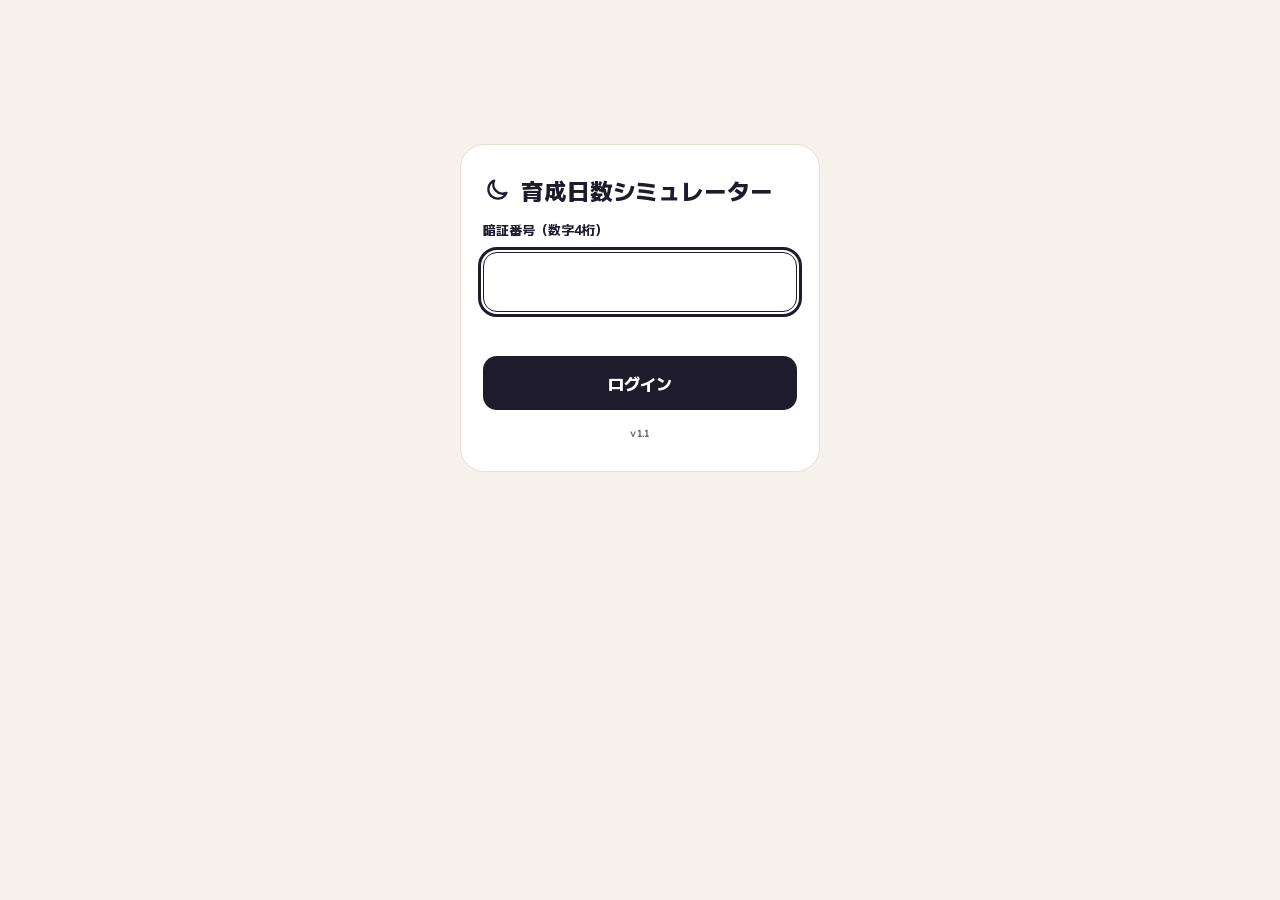
==== commit ea37ff3c: "育成日数シミュレーターを v1.1 にする Co-Authored-By: Claude Opus 5.5 <noreply@anthropic.com> Claude-Session: https:" ====
--- a/exp/index.html
+++ b/exp/index.html
@@ -21,7 +21,7 @@
   <input type="password" id="loginPw" name="password" autocomplete="current-password" inputmode="numeric" pattern="[0-9]{4}" maxlength="4" required>
   <p class="loginmsg" id="loginMsg" role="status"></p>
   <button type="submit">ログイン</button>
-  <p class="ver">v1.0</p>
+  <p class="ver">v1.1</p>
 </form>
 
 <div class="appbar">
@@ -116,7 +116,7 @@
 
     <footer class="foot">
       <p class="credit">数値はにとよんツールと Pokémon Sleep 攻略・検証 Wiki を参考にしています。グッドスリープデーは満月の日から出した見込みで、「日程」で直せます。ゲーム画像の著作権は ©Pokémon. ©Nintendo/Creatures Inc./GAME FREAK inc. ©SELECT BUTTON inc. に帰属します。</p>
-      <div class="foot-row"><span class="ver">育成日数シミュレーター v1.0</span><a class="back" href="../checker/">厳選チェッカーへ</a></div>
+      <div class="foot-row"><span class="ver">育成日数シミュレーター v1.1</span><a class="back" href="../checker/">厳選チェッカーへ</a></div>
     </footer>
   </div>
 </main>
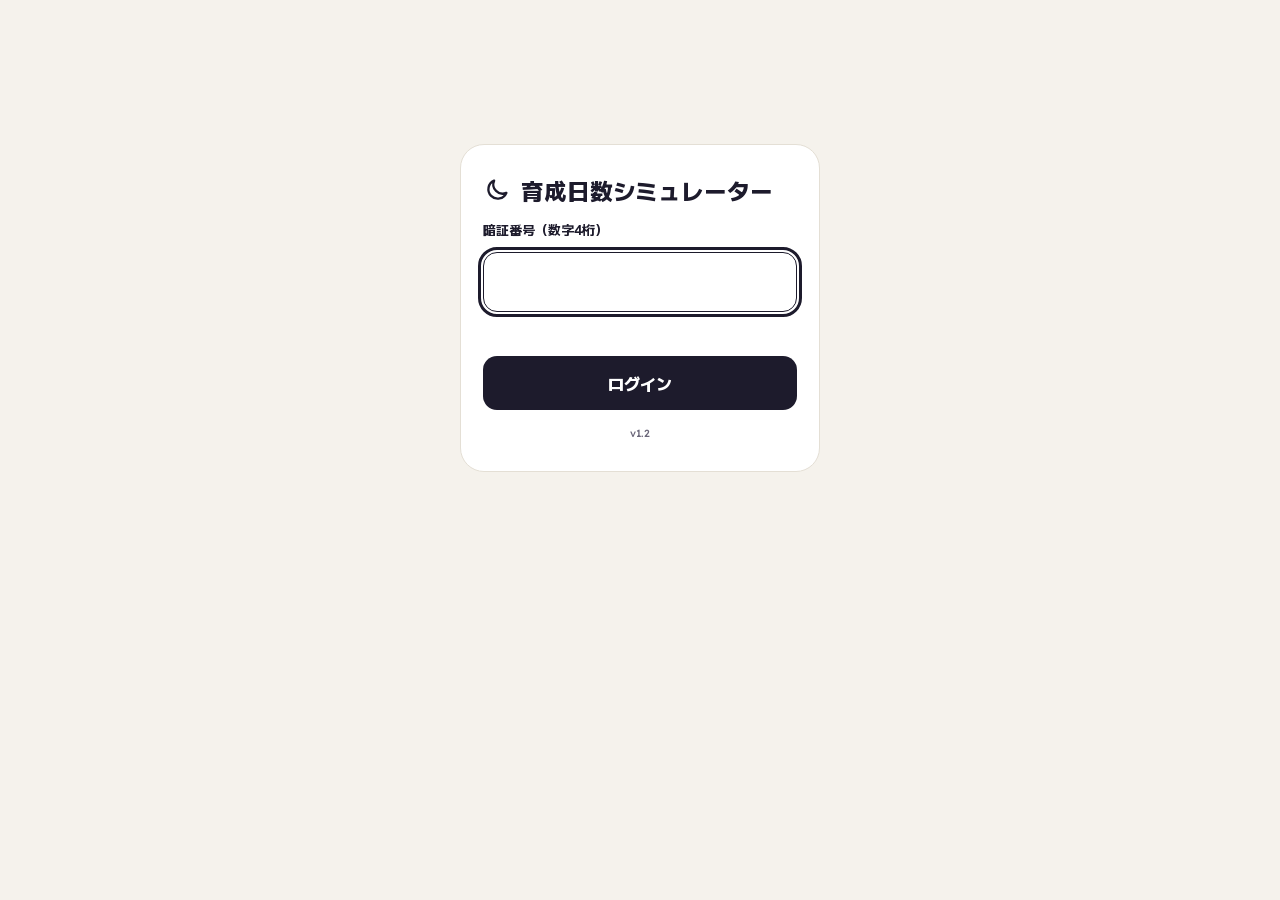
==== commit d79336aa: "v1.2: レベル・アメ・目標・性格の補正をポケモンごとに覚える チェッカーから開いたとき、前に別のポケモンで入れたレベルとアメが残って違和感があったので、 ポケモンを変えたらそのポケモンの前回の値（" ====
--- a/exp/index.html
+++ b/exp/index.html
@@ -21,7 +21,7 @@
   <input type="password" id="loginPw" name="password" autocomplete="current-password" inputmode="numeric" pattern="[0-9]{4}" maxlength="4" required>
   <p class="loginmsg" id="loginMsg" role="status"></p>
   <button type="submit">ログイン</button>
-  <p class="ver">v1.1</p>
+  <p class="ver">v1.2</p>
 </form>
 
 <div class="appbar">
@@ -116,7 +116,7 @@
 
     <footer class="foot">
       <p class="credit">数値はにとよんツールと Pokémon Sleep 攻略・検証 Wiki を参考にしています。グッドスリープデーは満月の日から出した見込みで、「日程」で直せます。ゲーム画像の著作権は ©Pokémon. ©Nintendo/Creatures Inc./GAME FREAK inc. ©SELECT BUTTON inc. に帰属します。</p>
-      <div class="foot-row"><span class="ver">育成日数シミュレーター v1.1</span><a class="back" href="../checker/">厳選チェッカーへ</a></div>
+      <div class="foot-row"><span class="ver">育成日数シミュレーター v1.2</span><a class="back" href="../checker/">厳選チェッカーへ</a></div>
     </footer>
   </div>
 </main>
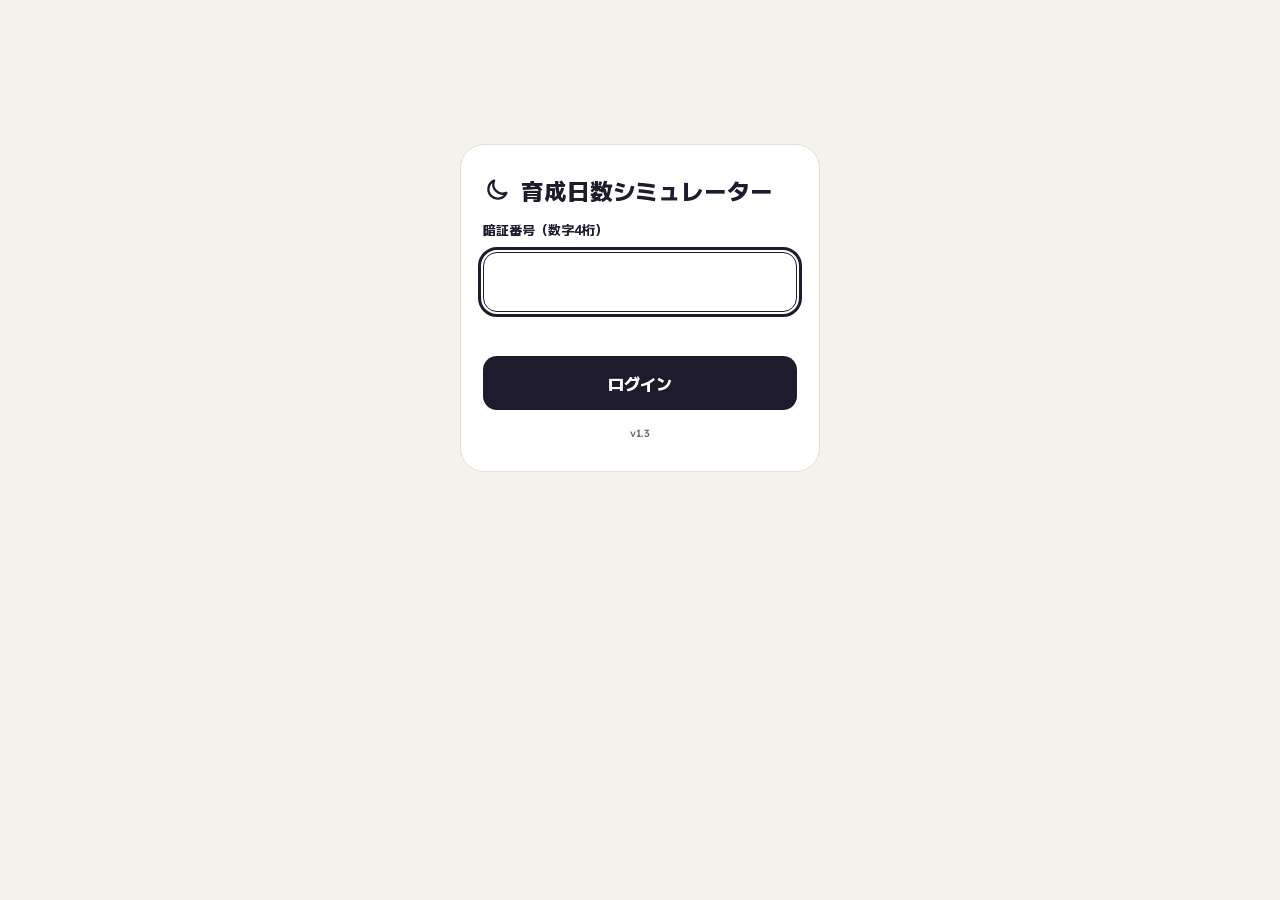
==== commit 3ad2eefc: "v1.3: 予定の一覧の先頭に、アメを使って何レベルまで上がるかを出す 手持ちのアメで何レベルまで上がるかが予定の一覧から分からなかったので、先頭に 「アメを使う（○個で Lv.今 → Lv.○）」と" ====
--- a/exp/index.html
+++ b/exp/index.html
@@ -21,7 +21,7 @@
   <input type="password" id="loginPw" name="password" autocomplete="current-password" inputmode="numeric" pattern="[0-9]{4}" maxlength="4" required>
   <p class="loginmsg" id="loginMsg" role="status"></p>
   <button type="submit">ログイン</button>
-  <p class="ver">v1.2</p>
+  <p class="ver">v1.3</p>
 </form>
 
 <div class="appbar">
@@ -116,7 +116,7 @@
 
     <footer class="foot">
       <p class="credit">数値はにとよんツールと Pokémon Sleep 攻略・検証 Wiki を参考にしています。グッドスリープデーは満月の日から出した見込みで、「日程」で直せます。ゲーム画像の著作権は ©Pokémon. ©Nintendo/Creatures Inc./GAME FREAK inc. ©SELECT BUTTON inc. に帰属します。</p>
-      <div class="foot-row"><span class="ver">育成日数シミュレーター v1.2</span><a class="back" href="../checker/">厳選チェッカーへ</a></div>
+      <div class="foot-row"><span class="ver">育成日数シミュレーター v1.3</span><a class="back" href="../checker/">厳選チェッカーへ</a></div>
     </footer>
   </div>
 </main>
--- a/exp/css/exp.css
+++ b/exp/css/exp.css
@@ -91,6 +91,8 @@
 .pd::before{content:"";position:absolute;left:0;top:3px;bottom:3px;width:3px;border-radius:2px;background:var(--line)}
 .k-nap .pd::before{background:var(--blue-ink)}
 .k-sleep .pd::before{background:var(--gold-ink)}
+.k-candy .pd::before{background:var(--psy)}
+.pm em.t-lv{background:var(--psy-soft);color:var(--psy-ink);font-family:var(--font-num);font-size:.72rem}
 .pm{display:flex;flex-direction:column;gap:3px;min-width:0}
 .pm b{font-size:.85rem;font-weight:800}
 .pm b i{font-style:normal;font-family:var(--font-num);font-size:.72rem;font-weight:600;color:var(--muted);margin-left:2px}
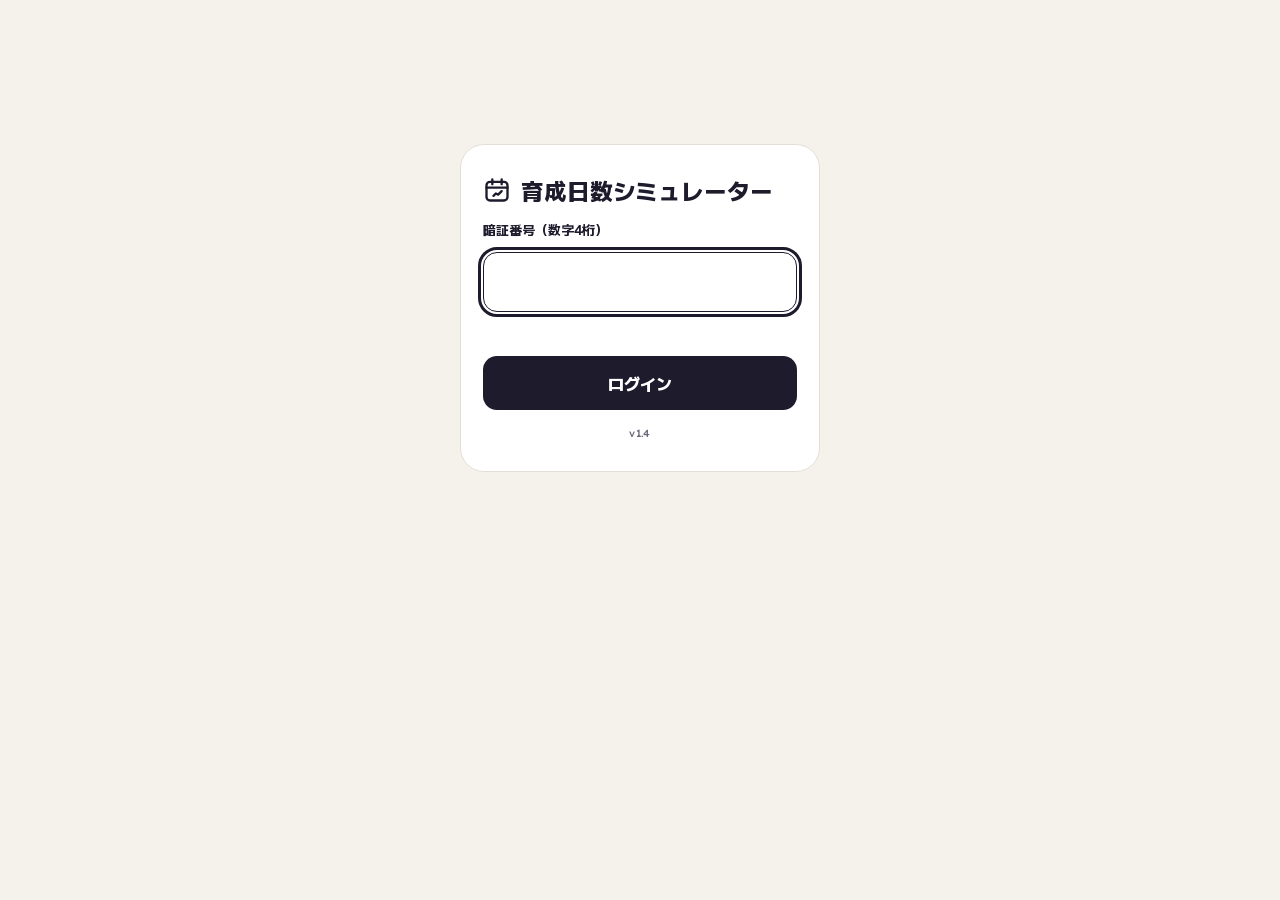
==== commit 46e6ffc6: "v1.4: 育成から厳選チェッカーを開くカードを足し、両アプリのヘッダーを整理する - 結果の下に「厳選チェッカーで見る」（../checker/?mon=）。未選択・チェッカーにないポケモンは押せな" ====
--- a/exp/index.html
+++ b/exp/index.html
@@ -16,18 +16,18 @@
 <body>
 <!-- ログインはチェッカーと共通（同じ暗証番号・同じ保存）。 -->
 <form class="login" id="login" autocomplete="on">
-  <h1><svg width="28" height="28" viewBox="0 0 24 24" fill="none" stroke="currentColor" stroke-width="2" stroke-linecap="round" stroke-linejoin="round" aria-hidden="true"><path d="M20 14.5A8 8 0 0 1 9.5 4a8 8 0 1 0 10.5 10.5z"/></svg>育成日数シミュレーター</h1>
+  <h1><svg width="28" height="28" viewBox="0 0 24 24" fill="none" stroke="currentColor" stroke-width="2" stroke-linecap="round" stroke-linejoin="round" aria-hidden="true"><rect x="3" y="5" width="18" height="16" rx="3"/><path d="M8 3v4M16 3v4M3 10h18M9 17l2-2 2 1 3-3"/></svg>育成日数シミュレーター</h1>
   <label for="loginPw">暗証番号（数字4桁）</label>
   <input type="password" id="loginPw" name="password" autocomplete="current-password" inputmode="numeric" pattern="[0-9]{4}" maxlength="4" required>
   <p class="loginmsg" id="loginMsg" role="status"></p>
   <button type="submit">ログイン</button>
-  <p class="ver">v1.3</p>
+  <p class="ver">v1.4</p>
 </form>
 
 <div class="appbar">
   <div class="appbar-in">
     <span class="brand"><svg width="22" height="22" viewBox="0 0 24 24" fill="none" stroke="currentColor" stroke-width="2" stroke-linecap="round" stroke-linejoin="round" aria-hidden="true"><rect x="3" y="5" width="18" height="16" rx="3"/><path d="M8 3v4M16 3v4M3 10h18M9 17l2-2 2 1 3-3"/></svg>育成日数シミュレーター</span>
-    <div class="appbar-act"><a class="icon" href="../checker/" aria-label="厳選チェッカーを開く" title="厳選チェッカー"><svg width="20" height="20" viewBox="0 0 24 24" fill="none" stroke="currentColor" stroke-width="2" stroke-linecap="round" stroke-linejoin="round" aria-hidden="true"><path d="M20 14.5A8 8 0 0 1 9.5 4a8 8 0 1 0 10.5 10.5z"/></svg></a><button type="button" class="icon" id="schedTop" aria-haspopup="dialog" aria-label="日程（始める日・グッドスリープデー）を開く" title="日程"><svg width="20" height="20" viewBox="0 0 24 24" fill="none" stroke="currentColor" stroke-width="2" stroke-linecap="round" stroke-linejoin="round" aria-hidden="true"><rect x="3" y="5" width="18" height="16" rx="3"/><path d="M8 3v4M16 3v4M3 10h18"/></svg></button><button type="button" class="icon" id="themeBtn"></button></div>
+    <div class="appbar-act"><button type="button" class="icon" id="schedTop" aria-haspopup="dialog" aria-label="日程（始める日・グッドスリープデー）を開く" title="日程"><svg width="20" height="20" viewBox="0 0 24 24" fill="none" stroke="currentColor" stroke-width="2" stroke-linecap="round" stroke-linejoin="round" aria-hidden="true"><rect x="3" y="5" width="18" height="16" rx="3"/><path d="M8 3v4M16 3v4M3 10h18"/></svg></button><a class="icon" href="../checker/" aria-label="厳選チェッカーを開く" title="厳選チェッカー"><svg width="20" height="20" viewBox="0 0 24 24" fill="none" stroke="currentColor" stroke-width="2" stroke-linecap="round" stroke-linejoin="round" aria-hidden="true"><path d="M12 3v18M8 21h8M5 6h14M5 6l-3 8a3 3 0 0 0 6 0zM19 6l-3 8a3 3 0 0 0 6 0z"/></svg></a><button type="button" class="icon" id="themeBtn"></button></div>
   </div>
 </div>
 
@@ -98,6 +98,9 @@
       <div class="o-candy" id="oCandy"></div>
     </section>
 
+    <!-- 厳選チェッカーへ（チェッカーの「育成日数を見る」と同じ部品）。ポケモンだけを渡す。 -->
+    <div class="tocheck" id="toChecker"></div>
+
     <!-- 目標レベル別（チェッカーの「レベル別」と同じ部品）。開いているときだけ計算する。行を押すとその目標に切り替わる。 -->
     <div class="lvx" id="lvx">
       <button type="button" class="lvx-head" id="lvxHead" aria-expanded="false" aria-controls="lvxBody"><small>目標レベル別</small><span id="lvxSum">—</span><svg width="18" height="18" viewBox="0 0 24 24" fill="none" stroke="currentColor" stroke-width="2.2" stroke-linecap="round" stroke-linejoin="round" aria-hidden="true"><path d="M6 9l6 6 6-6"/></svg></button>
@@ -116,7 +119,7 @@
 
     <footer class="foot">
       <p class="credit">数値はにとよんツールと Pokémon Sleep 攻略・検証 Wiki を参考にしています。グッドスリープデーは満月の日から出した見込みで、「日程」で直せます。ゲーム画像の著作権は ©Pokémon. ©Nintendo/Creatures Inc./GAME FREAK inc. ©SELECT BUTTON inc. に帰属します。</p>
-      <div class="foot-row"><span class="ver">育成日数シミュレーター v1.3</span><a class="back" href="../checker/">厳選チェッカーへ</a></div>
+      <div class="foot-row"><span class="ver">育成日数シミュレーター v1.4</span><a class="back" href="../checker/">厳選チェッカーへ</a></div>
     </footer>
   </div>
 </main>
--- a/exp/css/exp.css
+++ b/exp/css/exp.css
@@ -139,3 +139,8 @@
 .lvx-row.lvx2 b.d{font-weight:700}
 .rtabs button small{white-space:nowrap}
 @media (max-width:359px){.rtabs button small{font-size:.74rem}}
+
+/* 厳選チェッカーへ。チェッカーの .toexp を、.lvx と同じ枠の1枚のカードにする。 */
+.tocheck{margin:0 0 14px;border:1px solid var(--line);border-radius:20px;background:var(--card);overflow:hidden}
+.tocheck .toexp{border-top:0}
+.tocheck .toexp[aria-disabled="true"]{opacity:.45;cursor:default}
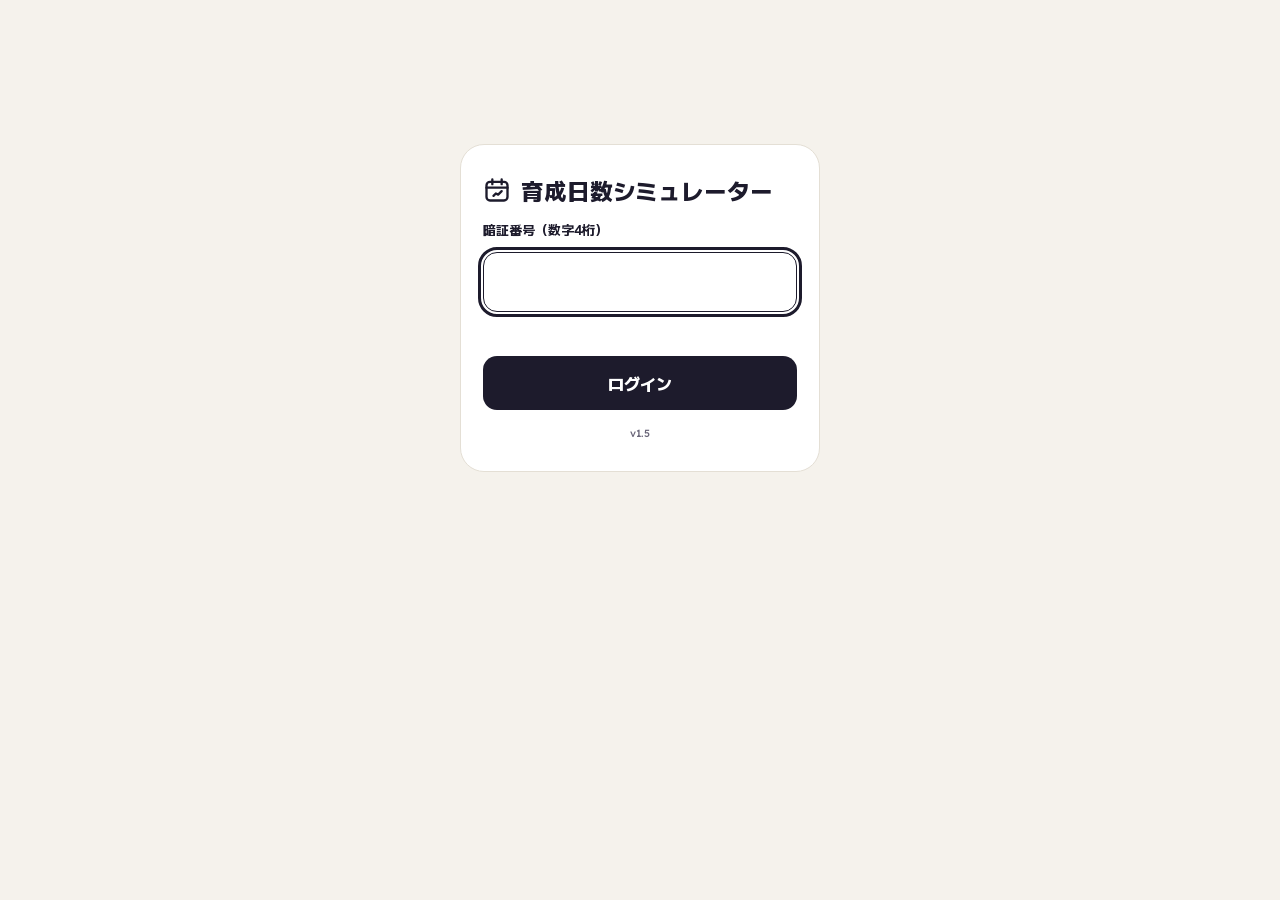
==== commit 5d7a1865: "Move cross-app cards to page bottom; reorder exp header (exp v1.5, checker v1.2) Co-Authored-By: Cla" ====
--- a/exp/index.html
+++ b/exp/index.html
@@ -21,13 +21,13 @@
   <input type="password" id="loginPw" name="password" autocomplete="current-password" inputmode="numeric" pattern="[0-9]{4}" maxlength="4" required>
   <p class="loginmsg" id="loginMsg" role="status"></p>
   <button type="submit">ログイン</button>
-  <p class="ver">v1.4</p>
+  <p class="ver">v1.5</p>
 </form>
 
 <div class="appbar">
   <div class="appbar-in">
     <span class="brand"><svg width="22" height="22" viewBox="0 0 24 24" fill="none" stroke="currentColor" stroke-width="2" stroke-linecap="round" stroke-linejoin="round" aria-hidden="true"><rect x="3" y="5" width="18" height="16" rx="3"/><path d="M8 3v4M16 3v4M3 10h18M9 17l2-2 2 1 3-3"/></svg>育成日数シミュレーター</span>
-    <div class="appbar-act"><button type="button" class="icon" id="schedTop" aria-haspopup="dialog" aria-label="日程（始める日・グッドスリープデー）を開く" title="日程"><svg width="20" height="20" viewBox="0 0 24 24" fill="none" stroke="currentColor" stroke-width="2" stroke-linecap="round" stroke-linejoin="round" aria-hidden="true"><rect x="3" y="5" width="18" height="16" rx="3"/><path d="M8 3v4M16 3v4M3 10h18"/></svg></button><a class="icon" href="../checker/" aria-label="厳選チェッカーを開く" title="厳選チェッカー"><svg width="20" height="20" viewBox="0 0 24 24" fill="none" stroke="currentColor" stroke-width="2" stroke-linecap="round" stroke-linejoin="round" aria-hidden="true"><path d="M12 3v18M8 21h8M5 6h14M5 6l-3 8a3 3 0 0 0 6 0zM19 6l-3 8a3 3 0 0 0 6 0z"/></svg></a><button type="button" class="icon" id="themeBtn"></button></div>
+    <div class="appbar-act"><a class="icon" href="../checker/" aria-label="厳選チェッカーを開く" title="厳選チェッカー"><svg width="20" height="20" viewBox="0 0 24 24" fill="none" stroke="currentColor" stroke-width="2" stroke-linecap="round" stroke-linejoin="round" aria-hidden="true"><path d="M12 3v18M8 21h8M5 6h14M5 6l-3 8a3 3 0 0 0 6 0zM19 6l-3 8a3 3 0 0 0 6 0z"/></svg></a><button type="button" class="icon" id="schedTop" aria-haspopup="dialog" aria-label="日程（始める日・グッドスリープデー）を開く" title="日程"><svg width="20" height="20" viewBox="0 0 24 24" fill="none" stroke="currentColor" stroke-width="2" stroke-linecap="round" stroke-linejoin="round" aria-hidden="true"><rect x="3" y="5" width="18" height="16" rx="3"/><path d="M8 3v4M16 3v4M3 10h18"/></svg></button><button type="button" class="icon" id="themeBtn"></button></div>
   </div>
 </div>
 
@@ -98,9 +98,6 @@
       <div class="o-candy" id="oCandy"></div>
     </section>
 
-    <!-- 厳選チェッカーへ（チェッカーの「育成日数を見る」と同じ部品）。ポケモンだけを渡す。 -->
-    <div class="tocheck" id="toChecker"></div>
-
     <!-- 目標レベル別（チェッカーの「レベル別」と同じ部品）。開いているときだけ計算する。行を押すとその目標に切り替わる。 -->
     <div class="lvx" id="lvx">
       <button type="button" class="lvx-head" id="lvxHead" aria-expanded="false" aria-controls="lvxBody"><small>目標レベル別</small><span id="lvxSum">—</span><svg width="18" height="18" viewBox="0 0 24 24" fill="none" stroke="currentColor" stroke-width="2.2" stroke-linecap="round" stroke-linejoin="round" aria-hidden="true"><path d="M6 9l6 6 6-6"/></svg></button>
@@ -117,9 +114,12 @@
       <div id="routeBody" aria-live="polite"></div>
     </section>
 
+    <!-- 厳選チェッカーへ（チェッカーの「育成日数を見る」と同じ部品）。ポケモンだけを渡す。ページの一番下に置く。 -->
+    <div class="xapp" id="toChecker"></div>
+
     <footer class="foot">
       <p class="credit">数値はにとよんツールと Pokémon Sleep 攻略・検証 Wiki を参考にしています。グッドスリープデーは満月の日から出した見込みで、「日程」で直せます。ゲーム画像の著作権は ©Pokémon. ©Nintendo/Creatures Inc./GAME FREAK inc. ©SELECT BUTTON inc. に帰属します。</p>
-      <div class="foot-row"><span class="ver">育成日数シミュレーター v1.4</span><a class="back" href="../checker/">厳選チェッカーへ</a></div>
+      <div class="foot-row"><span class="ver">育成日数シミュレーター v1.5</span><a class="back" href="../checker/">厳選チェッカーへ</a></div>
     </footer>
   </div>
 </main>
--- a/checker/css/theme.css
+++ b/checker/css/theme.css
@@ -93,6 +93,8 @@
 section.mon{padding:0;overflow:hidden}
 .monbtn{font:inherit;color:var(--ink);background:var(--psy-soft);border:0;cursor:pointer;width:100%;display:flex;align-items:center;gap:14px;padding:16px;text-align:left}
 .monbtn img{width:92px;height:92px;object-fit:contain;flex:none}
+/* ポケモン未選択のときの「?」（厳選チェッカーと育成シミュレーターで共通）。 */
+.monbtn .ph{width:92px;height:92px;flex:none;display:grid;place-items:center;border-radius:50%;background:var(--card);color:var(--muted);font-family:var(--font-num);font-size:2rem;font-weight:700}
 .monbtn .mb{flex:1;min-width:0;display:flex;flex-direction:column;gap:5px}
 .monbtn .mt{font-size:.75rem;font-weight:800;color:var(--psy-ink);letter-spacing:.06em}
 .monbtn b{font-size:1.85rem;font-weight:800;line-height:1.1}
@@ -104,8 +106,10 @@
 .facts small{font-size:.68rem;font-weight:700;color:var(--muted)}
 .facts b{font-size:1.15rem;font-weight:600}
 #monInfo{padding:0 16px 16px}
-/* 育成日数シミュレーターへのリンク。ポケモンのカードの下の1行。 */
-.toexp{display:flex;align-items:center;gap:12px;min-height:56px;padding:8px 16px;border-top:1px solid var(--line);color:var(--ink);text-decoration:none}
+/* 他アプリへのカード（チェッカーの「育成日数を見る」・育成の「厳選チェッカーで見る」）。ページの一番下に置く1枚のカード。 */
+.xapp{margin:0 0 14px;border:1px solid var(--line);border-radius:20px;background:var(--card);overflow:hidden}
+.xapp .toexp[aria-disabled="true"]{opacity:.45;cursor:default}
+.toexp{display:flex;align-items:center;gap:12px;min-height:56px;padding:8px 16px;color:var(--ink);text-decoration:none}
 .toexp>svg:first-child{flex:none;color:var(--psy-ink)}
 .toexp span{flex:1;display:flex;flex-direction:column;min-width:0}
 .toexp b{font-size:.9rem;font-weight:800}
--- a/exp/css/exp.css
+++ b/exp/css/exp.css
@@ -28,7 +28,6 @@
 .step b{font-family:var(--font-num);font-size:1.1rem;width:1.6em;text-align:center}
 
 /* ポケモン。カードと選ぶダイアログはチェッカーと同じ。選んでいないときは画像の代わりに「?」。 */
-.monbtn .ph{width:92px;height:92px;flex:none;display:grid;place-items:center;border-radius:50%;background:var(--card);color:var(--muted);font-family:var(--font-num);font-size:2rem;font-weight:700}
 .mon-opt{display:flex;flex-direction:column;gap:12px;padding:14px 14px 16px;border-top:1px solid var(--line)}
 
 /* レベル。今 → 目標 を大きく、その下に目標の早見と「次のレベルまで」。 */
@@ -139,8 +138,3 @@
 .lvx-row.lvx2 b.d{font-weight:700}
 .rtabs button small{white-space:nowrap}
 @media (max-width:359px){.rtabs button small{font-size:.74rem}}
-
-/* 厳選チェッカーへ。チェッカーの .toexp を、.lvx と同じ枠の1枚のカードにする。 */
-.tocheck{margin:0 0 14px;border:1px solid var(--line);border-radius:20px;background:var(--card);overflow:hidden}
-.tocheck .toexp{border-top:0}
-.tocheck .toexp[aria-disabled="true"]{opacity:.45;cursor:default}
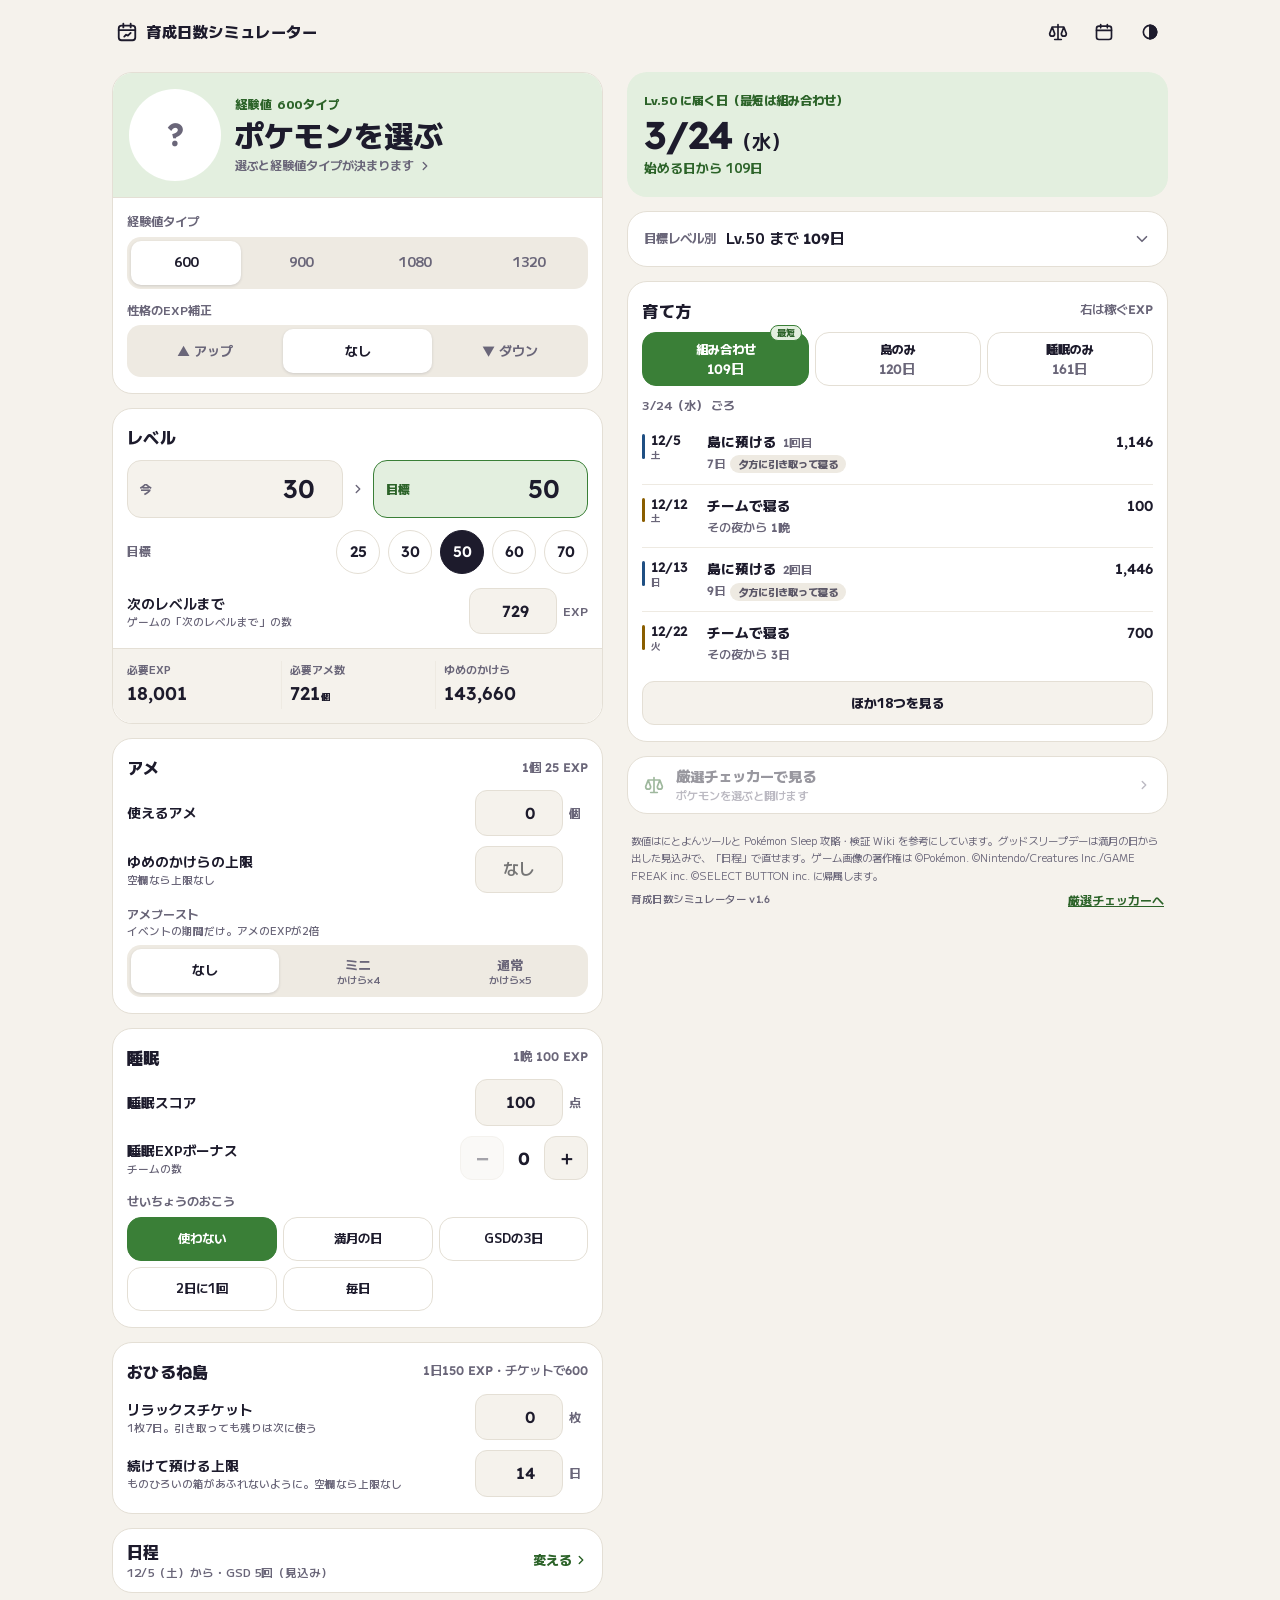
==== commit 2b439b0e: "ログインをなくし、どのページも検索エンジンに載せない（厳選チェッカー v1.3・育成日数シミュレーター v1.6） - checker/js/auth.js を消し、両アプリのログイン画面（html." ====
--- a/exp/index.html
+++ b/exp/index.html
@@ -1,8 +1,10 @@
 <!DOCTYPE html>
-<html lang="ja" class="locked">
+<html lang="ja">
 <head>
 <meta charset="utf-8">
 <meta name="viewport" content="width=device-width, initial-scale=1, viewport-fit=cover">
+<!-- 検索エンジンに載せない（リンクを知っている人だけが使う）。 -->
+<meta name="robots" content="noindex, nofollow">
 <title>育成日数シミュレーター</title>
 <!-- 表示テーマはチェッカーと同じ設定（cktheme）を使い、描画の前に当てる。 -->
 <script>try{const t=JSON.parse(localStorage.getItem('cktheme'));if(t==='light'||t==='dark')document.documentElement.dataset.theme=t;}catch(e){}</script>
@@ -14,16 +16,6 @@
 <link rel="stylesheet" href="css/exp.css">
 </head>
 <body>
-<!-- ログインはチェッカーと共通（同じ暗証番号・同じ保存）。 -->
-<form class="login" id="login" autocomplete="on">
-  <h1><svg width="28" height="28" viewBox="0 0 24 24" fill="none" stroke="currentColor" stroke-width="2" stroke-linecap="round" stroke-linejoin="round" aria-hidden="true"><rect x="3" y="5" width="18" height="16" rx="3"/><path d="M8 3v4M16 3v4M3 10h18M9 17l2-2 2 1 3-3"/></svg>育成日数シミュレーター</h1>
-  <label for="loginPw">暗証番号（数字4桁）</label>
-  <input type="password" id="loginPw" name="password" autocomplete="current-password" inputmode="numeric" pattern="[0-9]{4}" maxlength="4" required>
-  <p class="loginmsg" id="loginMsg" role="status"></p>
-  <button type="submit">ログイン</button>
-  <p class="ver">v1.5</p>
-</form>
-
 <div class="appbar">
   <div class="appbar-in">
     <span class="brand"><svg width="22" height="22" viewBox="0 0 24 24" fill="none" stroke="currentColor" stroke-width="2" stroke-linecap="round" stroke-linejoin="round" aria-hidden="true"><rect x="3" y="5" width="18" height="16" rx="3"/><path d="M8 3v4M16 3v4M3 10h18M9 17l2-2 2 1 3-3"/></svg>育成日数シミュレーター</span>
@@ -119,7 +111,7 @@
 
     <footer class="foot">
       <p class="credit">数値はにとよんツールと Pokémon Sleep 攻略・検証 Wiki を参考にしています。グッドスリープデーは満月の日から出した見込みで、「日程」で直せます。ゲーム画像の著作権は ©Pokémon. ©Nintendo/Creatures Inc./GAME FREAK inc. ©SELECT BUTTON inc. に帰属します。</p>
-      <div class="foot-row"><span class="ver">育成日数シミュレーター v1.5</span><a class="back" href="../checker/">厳選チェッカーへ</a></div>
+      <div class="foot-row"><span class="ver">育成日数シミュレーター <span data-ver></span></span><a class="back" href="../checker/">厳選チェッカーへ</a></div>
     </footer>
   </div>
 </main>
--- a/css/style.css
+++ b/css/style.css
@@ -13,11 +13,6 @@
 *{box-sizing:border-box}
 body{margin:0;background:var(--bg);color:var(--ink);font-family:"Zen Maru Gothic","Hiragino Maru Gothic ProN","Hiragino Sans","Noto Sans JP",sans-serif;line-height:1.55;-webkit-text-size-adjust:100%}
 main{max-width:520px;margin:0 auto;padding:22px 16px calc(120px + env(safe-area-inset-bottom,0px))}
-header{display:flex;align-items:flex-end;justify-content:space-between;gap:12px;margin-bottom:18px}
-header h1{margin:0;font-size:1.9rem;font-weight:900;letter-spacing:.04em;line-height:1.1}
-header h1 small{display:block;font-size:.8rem;font-weight:700;color:var(--muted);letter-spacing:.02em;margin-top:4px}
-.base{text-align:right;font-size:.75rem;color:var(--muted);font-weight:700}
-.base b{display:block;font-size:1.1rem;color:var(--psy);font-variant-numeric:tabular-nums}
 section{background:var(--card);border-radius:22px;padding:16px 14px;margin-bottom:12px}
 h2{font-size:.95rem;font-weight:900;margin:0 0 10px}
 .slot{display:grid;grid-template-columns:52px 1fr;gap:8px;align-items:start;padding:8px 0}
@@ -28,21 +23,8 @@
 .chip[aria-pressed="true"]{background:var(--psy);border-color:var(--psy);color:#fff}
 .chip.hb{border-style:dashed}
 .chip:disabled{opacity:.3;cursor:not-allowed}
-.chips.six{grid-template-columns:repeat(3,1fr)}
-.chips.four{grid-template-columns:repeat(4,1fr)}
-.stat.wide{grid-column:1/-1}
-.down .chip[aria-pressed="true"]{background:var(--tail);border-color:var(--tail)}
-button:focus-visible,select:focus-visible,input:focus-visible{outline:3px solid var(--tail);outline-offset:2px}
-select,input{font:inherit;font-weight:700;color:var(--ink);background:var(--bg);border:1.5px solid var(--line);border-radius:10px;padding:7px 8px;width:100%}
-.natname{margin-top:10px;display:grid;grid-template-columns:52px 1fr;gap:8px;align-items:center;font-size:.8rem;color:var(--muted);font-weight:700}
-.stats{display:grid;grid-template-columns:repeat(3,1fr);gap:8px;margin-top:4px}
-.stat{background:var(--psy-soft);border-radius:14px;padding:10px 6px;text-align:center}
-.stat small{display:block;font-size:.7rem;color:var(--muted);font-weight:700}
-.stat b{font-size:1.15rem;font-weight:900;font-variant-numeric:tabular-nums}
-.fields{display:grid;grid-template-columns:repeat(3,1fr);gap:8px;margin-top:12px}
-.fields label{font-size:.7rem;color:var(--muted);font-weight:700;display:flex;flex-direction:column;gap:4px}
-.check{display:flex;align-items:center;gap:6px;margin-top:10px;font-size:.8rem;font-weight:700;color:var(--muted)}
-.check input{width:auto}
+button:focus-visible,input:focus-visible{outline:3px solid var(--tail);outline-offset:2px}
+input{font:inherit;font-weight:700;color:var(--ink);background:var(--bg);border:1.5px solid var(--line);border-radius:10px;padding:7px 8px;width:100%}
 .log{list-style:none;margin:0;padding:0}
 .log li{display:grid;grid-template-columns:1fr auto auto;gap:10px;align-items:center;padding:9px 0;border-top:1px solid var(--line);font-size:.82rem}
 .log li:first-child{border-top:none}
@@ -57,30 +39,11 @@
 .bar b.dim{color:var(--bar-muted)}
 .save{font:inherit;font-weight:900;font-size:.8rem;background:var(--tail);color:#fff;border:none;border-radius:12px;padding:10px 12px;cursor:pointer}
 .save:disabled{opacity:.35}
-.memo{margin-top:10px}
 .reset{font:inherit;font-size:.8rem;background:none;border:none;color:var(--muted);text-decoration:underline;cursor:pointer;display:block;margin:0 auto 12px;padding:6px}
 @media (max-width:380px){.bar b{font-size:1.1rem}.save{padding:10px 9px}}
-.perf-head{display:flex;flex-wrap:wrap;justify-content:space-between;align-items:center;gap:8px;margin-bottom:8px}
-.perf-head h2{margin:0}
-.sws{display:flex;align-items:center;gap:12px}
 .cond{font-size:.72rem;color:var(--muted);font-weight:700;margin:0 0 10px}
-.switch{display:flex;align-items:center;gap:8px;font-size:.78rem;font-weight:700;line-height:1.3;color:var(--muted);cursor:pointer}
-.switch span span{display:inline-block;white-space:nowrap}
-.switch input{appearance:none;-webkit-appearance:none;flex:none;width:42px;height:24px;border-radius:999px;background:var(--line);position:relative;border:none;padding:0;margin:0;cursor:pointer;transition:background .15s}
-.switch input::after{content:"";position:absolute;top:3px;left:3px;width:18px;height:18px;border-radius:50%;background:#fff;transition:transform .15s}
-.switch input:checked{background:var(--psy)}
-.switch input:checked::after{transform:translateX(18px)}
-.hero{display:grid;grid-template-columns:1.3fr 1fr 1fr;gap:8px;margin-bottom:12px}
-.hero .stat b{font-size:1.4rem}
-.hero .stat.main{background:var(--psy);color:#fff}
-.hero .stat.main small{color:#fff;opacity:.85}
 dl.rows{margin:0;display:grid;grid-template-columns:1fr auto;column-gap:12px}
 dl.rows dt,dl.rows dd{padding:9px 0;border-top:1px solid var(--line);font-size:.85rem}
 dl.rows dt{color:var(--muted);font-weight:700}
 dl.rows dd{margin:0;text-align:right;font-weight:900;font-variant-numeric:tabular-nums}
 dl.rows dd span{display:block;font-size:.7rem;font-weight:500;color:var(--muted)}
-dl.rows .grp{grid-column:1/-1;border-top:none;padding:14px 0 2px;font-size:.75rem;color:var(--psy);font-weight:900}
-@media (prefers-reduced-motion:reduce){.switch input,.switch input::after{transition:none}}
-.mode{display:grid;grid-auto-flow:column;grid-auto-columns:minmax(0,1fr);background:var(--card);border-radius:14px;padding:4px;gap:4px;margin-bottom:12px}
-.mode button{font:inherit;font-weight:900;font-size:.85rem;border:none;border-radius:10px;padding:9px 4px;background:transparent;color:var(--muted);cursor:pointer}
-.mode button[aria-pressed="true"]{background:var(--psy);color:#fff}
--- a/checker/css/theme.css
+++ b/checker/css/theme.css
@@ -1,12 +1,12 @@
 /* 厳選チェッカー v1.0 の見た目。レイアウトの土台は ../css/style.css で、ここで上書きする。
    色は「夜のノート」：生成りの紙の地に夜空色の文字。タイプの色（きのみ=青・食材=緑・スキル=紫）はアクセントにだけ使う（<html data-type>）。
-   判定のカードと下の帯は夜空色の地で、その上の差し色はタイプの明るい色（--psy-hi）。
+   下の帯・お知らせは夜空色の地で、その上の差し色はタイプの明るい色（--psy-hi）。
    文字は M PLUS 2。数字を見せる部分（基礎値・結果・倍率・順位など）だけ Lexend にする（1・7・4 の形がはっきりしていて読み違えにくい）。 */
 
 /* 共通の色。 */
 :root{
   --bg:#F5F2EC;--card:#FFFFFF;--ink:#1D1B2C;--muted:#6A6679;--line:#E4DFD5;--line-soft:#EEEAE2;
-  --night:#1D1B2C;--night-2:#2B2A38;--night-line:#3A3850;--night-ink:#FFFFFF;--night-muted:#C9C6D8;--night-faint:#A6A2B5;
+  --night:#1D1B2C;--night-ink:#FFFFFF;--night-muted:#C9C6D8;--night-faint:#A6A2B5;
   --tail:#B4456E;--off:#8C8898;--off-soft:#EEEAE2;--up:#A3262F;--down:#1F4F83;
   --gold-bg:#FBF4E2;--gold-line:#E9D9A8;--gold-ink:#8A5E00;--gold-badge:#F2E2B3;
   --blue-bg:#EEF4FB;--blue-line:#C9DAEE;--blue-ink:#1F4F83;--blue-badge:#D8E6F5;
@@ -15,7 +15,7 @@
 }
 @media (prefers-color-scheme:dark){:root:not([data-theme="light"]){
   --bg:#15141C;--card:#1F1E28;--ink:#ECEAF2;--muted:#A6A2B5;--line:#34323F;--line-soft:#2A2935;
-  --night:#2B2A38;--night-2:#353444;--night-line:#45435A;
+  --night:#2B2A38;
   --tail:#E07FA4;--off:#8A8698;--off-soft:#2A2935;--up:#F08A8F;--down:#9CC3EA;
   --gold-bg:#332B18;--gold-line:#6E5B2A;--gold-ink:#E3C77A;--gold-badge:#4A3E1F;
   --blue-bg:#1B2736;--blue-line:#34506E;--blue-ink:#9CC3EA;--blue-badge:#243A52;
@@ -23,7 +23,7 @@
   --scrim:rgba(0,0,0,.6);--shadow:0 10px 30px rgba(0,0,0,.45);--seg-on:0 1px 3px rgba(0,0,0,.5);}}
 :root[data-theme="dark"]{
   --bg:#15141C;--card:#1F1E28;--ink:#ECEAF2;--muted:#A6A2B5;--line:#34323F;--line-soft:#2A2935;
-  --night:#2B2A38;--night-2:#353444;--night-line:#45435A;
+  --night:#2B2A38;
   --tail:#E07FA4;--off:#8A8698;--off-soft:#2A2935;--up:#F08A8F;--down:#9CC3EA;
   --gold-bg:#332B18;--gold-line:#6E5B2A;--gold-ink:#E3C77A;--gold-badge:#4A3E1F;
   --blue-bg:#1B2736;--blue-line:#34506E;--blue-ink:#9CC3EA;--blue-badge:#243A52;
@@ -52,7 +52,7 @@
 :root{--font-jp:"M PLUS 2","Hiragino Sans","Noto Sans JP",sans-serif;--font-num:"Lexend",var(--font-jp)}
 body{font-family:var(--font-jp);background:var(--bg);color:var(--ink)}
 /* 数字を見せる部分。日本語が混ざっても Lexend にない字は M PLUS 2 で出る。 */
-.facts b,.out b,dl.rows dd,.log b,.bar b,.b-sub,.subslot small,.subcount,.dlg-tabs small,.pick i,.verdict b,.v-top,.lvseg button,.g-lbl,.badge{font-family:var(--font-num);font-variant-numeric:tabular-nums}
+.facts b,.out b,dl.rows dd,.log b,.bar b,.subslot small,.subcount,.dlg-tabs small,.pick i,.lvseg button,.badge{font-family:var(--font-num);font-variant-numeric:tabular-nums}
 dl.rows dd span{font-family:var(--font-jp)}
 /* 大きな数字に付ける単位（倍・%・匹・個・回）は小さくして数字を目立たせ、幅も詰める。 */
 .u{font-size:.5em;font-weight:700;margin-left:.08em}
@@ -180,37 +180,6 @@
 .prow2 .seg button{font-size:.75rem}
 .psum{margin:0;font-size:.72rem;font-weight:500;line-height:1.6;color:var(--muted)}
 
-/* 判定。夜空色のカードに同等以上の確率を大きく、対数の目盛りのゲージ、平均何匹に1匹。 */
-section.verdict{background:var(--night);border-color:transparent;color:var(--night-ink);border-radius:22px;padding:20px 18px}
-.v-top{display:flex;justify-content:space-between;gap:8px;font-size:.75rem;font-weight:600;color:var(--night-muted)}
-.v-top span:first-child{font-family:var(--font-jp);font-weight:800;letter-spacing:.1em}
-.v-main{display:flex;align-items:flex-end;justify-content:space-between;gap:12px;margin-top:10px}
-.v-main small{display:block;font-size:.8rem;font-weight:700;color:var(--night-muted)}
-.v-ge{display:block;font-size:3.2rem;font-weight:700;line-height:1;margin-top:6px}
-.v-ge .u{font-size:.46em}
-.v-wait{font-size:1.4rem;font-weight:700;color:var(--night-muted)}
-.v-r{text-align:right}
-.v-r b{font-size:1.6rem;font-weight:600}
-.gauge{position:relative;height:46px;margin-top:14px}
-.g-track{position:absolute;left:0;right:0;top:8px;height:8px;border-radius:999px;background:var(--night-line)}
-.g-tick{position:absolute;top:4px;width:1px;height:16px;background:var(--off)}
-.g-lbl{position:absolute;top:28px;transform:translateX(-50%);font-size:.62rem;color:var(--night-faint)}
-/* ゲージの点はモンスターボール。画像は使わず、上の赤・下の白・黒い帯・中央のボタンを CSS で描く（小さくてもくっきり出る）。 */
-.g-dot{position:absolute;top:0;width:24px;height:24px;margin-left:-12px;border-radius:50%;box-sizing:border-box;border:2px solid #111;
-  background:radial-gradient(circle,#fff 0 2.6px,#111 2.6px 4.6px,transparent 4.6px),linear-gradient(#EE4B4B 0 calc(50% - 1px),#111 calc(50% - 1px) calc(50% + 1px),#fff calc(50% + 1px));
-  box-shadow:0 1px 4px rgba(0,0,0,.35)}
-.gauge.wait .g-track{animation:pulse 1.2s ease-in-out infinite alternate}
-@keyframes pulse{to{opacity:.45}}
-.g-ends{display:flex;justify-content:space-between;font-size:.68rem;font-weight:700;color:var(--night-faint)}
-.v-foot{display:flex;align-items:center;justify-content:space-between;gap:12px;margin-top:14px;padding-top:14px;border-top:1px solid var(--night-line);font-size:.92rem;font-weight:700}
-.v-foot b{font-size:1.35rem}
-.v-save,.v-act{font:inherit;flex:none;min-height:48px;padding:0 20px;border:0;border-radius:14px;background:var(--psy-hi);color:#1D1B2C;font-weight:800;font-size:.92rem;cursor:pointer}
-.v-msg{margin:14px 0 0;font-size:1.1rem;font-weight:800;line-height:1.5}
-.v-sub{margin:6px 0 0;font-size:.82rem;line-height:1.6;color:var(--night-muted)}
-.v-act{margin-top:16px}
-.v-need{display:flex;flex-wrap:wrap;gap:6px;margin-top:16px}
-.v-need span{font-size:.75rem;font-weight:700;color:var(--night-muted);border:1px solid var(--night-line);border-radius:999px;padding:4px 10px}
-
 /* 期待値。タイプの淡い地に合計を大きく、横棒で日中と睡眠中の割合。 */
 section.out{background:var(--psy-soft);border-color:transparent}
 .o-label{display:block;font-size:.75rem;font-weight:800;color:var(--psy-ink)}
@@ -268,20 +237,16 @@
 .credit{margin:0;font-size:.65rem;line-height:1.7;color:var(--muted)}
 .foot-row{display:flex;align-items:center;justify-content:space-between;gap:8px;margin-top:6px}
 .ver{font-family:var(--font-num);font-size:.65rem;font-weight:500;color:var(--muted);letter-spacing:.04em}
-.logout{font:inherit;font-size:.75rem;font-weight:700;color:var(--muted);background:none;border:1px solid var(--line);border-radius:999px;min-height:40px;padding:0 16px;cursor:pointer}
-
-/* 下の帯。判定のカードが画面外にあるときだけ、確率・無補正比・何匹に1匹を1行で出す。 */
+
+/* 下の帯。チェッカーはいつも出し、確率・無補正比・何匹に1匹を1行で出す（育成日数シミュレーターは結果のカードが画面外のときだけ出す .away）。 */
 .bar{left:12px;right:12px;bottom:calc(12px + env(safe-area-inset-bottom,0px));border-radius:20px;padding:10px 10px 10px 18px;background:var(--night);color:var(--night-ink);box-shadow:var(--shadow);transition:transform .2s,opacity .2s;z-index:6}
 .bar.away{transform:translateY(calc(100% + 24px));opacity:0;pointer-events:none}
 .bar-in{max-width:520px;display:flex;align-items:center;gap:12px}
 .bar b{font-size:1.35rem;font-weight:700;white-space:nowrap}
-.bar b.dim,.b-sub .dim{color:var(--night-faint)}
-.b-sub{flex:1;min-width:0;font-size:.75rem;font-weight:700;color:var(--night-muted);white-space:nowrap;overflow:hidden;text-overflow:ellipsis}
-.b-sub span{color:var(--night-ink);font-size:.95rem}
-.b-sub .u{font-size:.75em;color:var(--night-muted)}
+.bar b.dim{color:var(--night-faint)}
 .save{flex:none;font:inherit;background:var(--psy-hi);color:#1D1B2C;border:none;border-radius:14px;min-height:48px;min-width:76px;padding:0 16px;font-size:.92rem;font-weight:800;cursor:pointer}
 .save:disabled{opacity:.35;cursor:default}
-@media (prefers-reduced-motion:reduce){.bar,.lvx-head svg,#rows summary svg{transition:none}.gauge.wait .g-track{animation:none}}
+@media (prefers-reduced-motion:reduce){.bar,.lvx-head svg,#rows summary svg{transition:none}}
 
 /* お知らせ（元に戻す）。 */
 .toast{position:fixed;left:16px;right:16px;bottom:calc(88px + env(safe-area-inset-bottom,0px));z-index:20;max-width:488px;margin:0 auto;display:flex;align-items:center;justify-content:space-between;gap:8px;padding:6px 6px 6px 16px;border-radius:14px;background:var(--night);color:var(--night-ink);box-shadow:var(--shadow);font-size:.88rem;font-weight:700}
@@ -398,27 +363,12 @@
 .pick[aria-pressed="true"]{background:var(--psy);border-color:var(--psy);color:#fff}
 .pick.used{background:var(--line-soft);border-color:var(--line-soft);color:var(--muted)}
 
-/* ログイン画面。ログインするまで（html.locked の間）はアプリを隠す。 */
-.locked .appbar,.locked .tabs,.locked main,.locked .bar,.locked .toast{display:none}
-.login{display:none}
-.locked .login{display:flex;flex-direction:column;gap:12px;max-width:360px;margin:16vh auto 0;padding:28px 22px;background:var(--card);border:1px solid var(--line);border-radius:24px}
-.login h1{display:flex;align-items:center;gap:10px;margin:0;font-size:1.4rem;font-weight:800;letter-spacing:.04em}
-.login .dots{display:flex;gap:6px;margin-bottom:8px}
-.login .dots i{width:10px;height:10px;border-radius:50%;background:var(--dot)}
-.login label{font-size:.82rem;font-weight:700}
-.login input{font:inherit;font-family:var(--font-num);font-size:1.6rem;letter-spacing:.6em;text-align:center;color:var(--ink);background:var(--card);border:1.5px solid var(--ink);border-radius:14px;padding:10px;height:60px}
-.login button{font:inherit;font-weight:800;font-size:1rem;min-height:54px;border:none;border-radius:14px;background:var(--ink);color:var(--card);cursor:pointer}
-.login button:disabled{opacity:.5}
-.loginmsg{margin:0;min-height:1.5em;font-size:.85rem;font-weight:700;color:var(--up)}
-.login .ver{margin:4px 0 0;text-align:center}
-@media (max-width:420px){.locked .login{margin:12vh 16px 0}}
 /* 土台（style.css）の「最初の行だけ上の線なし」を打ち消す（記録は1件ずつ枠で囲む）。 */
 .log li:first-child{border-top:1px solid var(--line)}
 .log li.cur:first-child{border-top:1.5px solid var(--psy)}
 .log li.empty:first-child{border-top-style:dashed}
 /* 狭い画面では、受け取りとチケットの切り替えを1行ずつにする（「なし（いつ育）」が折り返さないように）。 */
 @media (max-width:440px){.prow2{grid-template-columns:1fr}}
-.login input:focus-visible{outline-color:var(--ink)}
 /* ポケモンを選ぶダイアログの見出しは、ダイアログ共通の見出しの色（金）にしない。検索欄のフォーカスは枠全体に出す。 */
 .dlg-in h3.monsec{color:var(--ink);letter-spacing:.02em;margin:16px 0 8px}
 .monq:focus-visible{outline:none}
